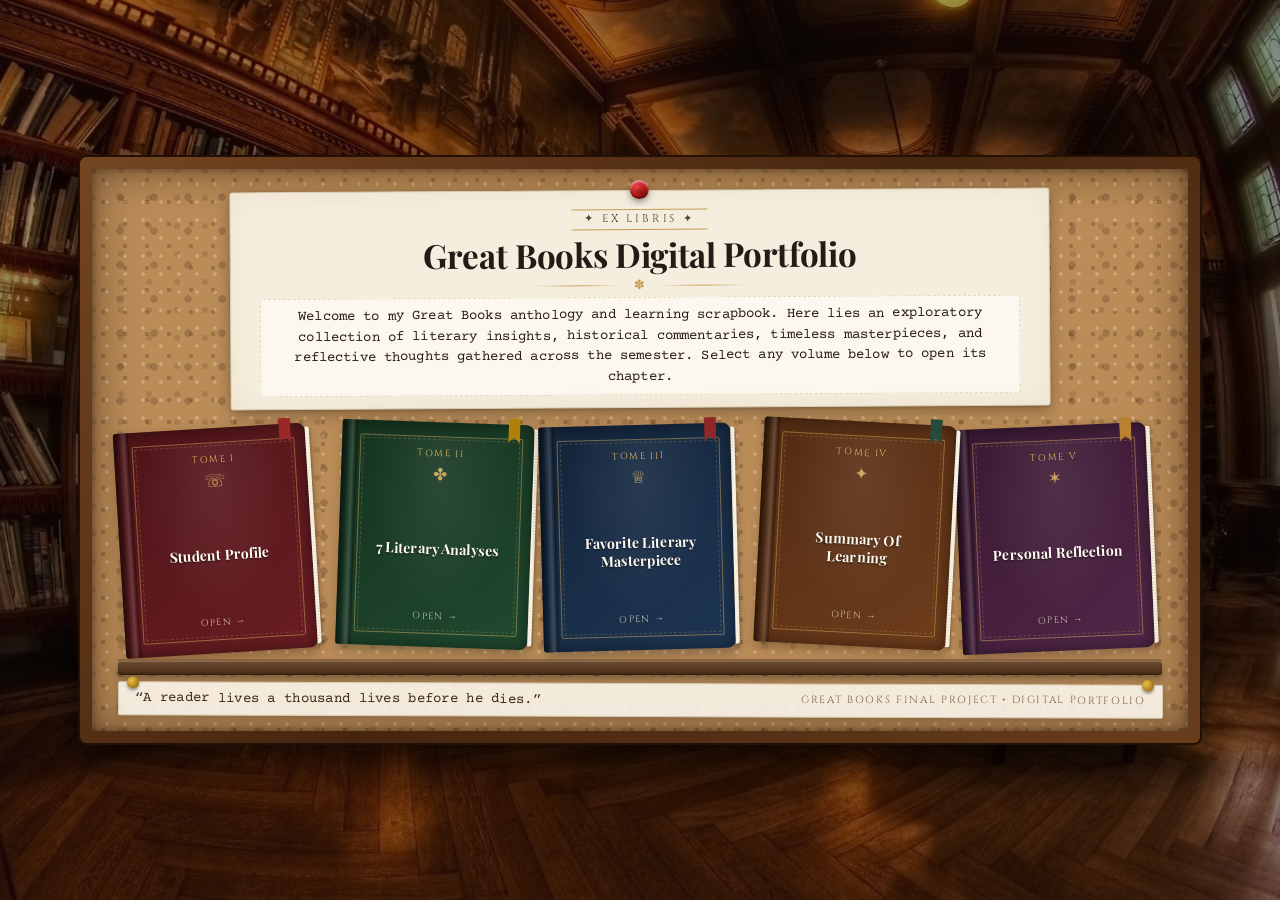
==== index.html @ 01a308a5 "Fixed book hover glitch" ====
<!DOCTYPE html>
<html lang="en">

<head>
  <meta charset="UTF-8">
  <meta name="viewport" content="width=device-width, initial-scale=1.0">
  <title>Great Books Portfolio | Digital Anthology</title>

  <!-- Google Fonts for Classical & Typewriter Scrapbook Aesthetic -->
  <link rel="preconnect" href="https://fonts.googleapis.com">
  <link rel="preconnect" href="https://fonts.gstatic.com" crossorigin>
  <link
    href="https://fonts.googleapis.com/css2?family=Cinzel:wght@500;600;700;800&family=Cormorant+Garamond:ital,wght@0,400;0,600;0,700;1,400;1,600&family=Courier+Prime:ital,wght@0,400;0,700;1,400&family=Lora:ital,wght@0,400;0,500;0,600;1,400&family=Playfair+Display:ital,wght@0,600;0,700;0,800;1,400&display=swap"
    rel="stylesheet">

  <link rel="stylesheet" href="index.css">
</head>

<body>

  <!-- Bulletin Board Container -->
  <main class="bulletin-board" role="main">

    <!-- Paper Note Pinned to the Bulletin Board -->
    <header class="pinned-paper-note">
      <!-- 3D Red Pushpin -->
      <div class="pushpin" aria-hidden="true"></div>

      <div class="ex-libris-tag">
        <span>&#10022; Ex Libris &#10022;</span>
      </div>

      <h1 class="main-title">Great Books Digital Portfolio</h1>

      <div class="ornamental-divider" aria-hidden="true">
        <span class="divider-line"></span>
        <span class="divider-icon">&#10045;</span>
        <span class="divider-line"></span>
      </div>

      <!-- Description Placeholder on Pinned Paper -->
      <div class="description-box">
        <p>
          Welcome to my Great Books anthology and learning scrapbook. Here lies an exploratory collection of literary
          insights, historical commentaries, timeless masterpieces, and reflective thoughts gathered across the
          semester. Select any volume below to open its chapter.
        </p>
      </div>
    </header>

    <!-- Classical Bookshelf Section (Preserved) -->
    <section class="shelf-section" aria-label="Portfolio Volumes">
      <!-- <div class="section-label">
        <span>Selected Volumes & Chapters</span>
      </div> -->

      <!-- 5 Interactive Tilted Book Buttons with Static Invisible Rectangular Hover Slots -->
      <div class="books-container">

        <!-- Book 1: Student Profile -->
        <a href="student-profile.html" class="book-slot" aria-label="Open Student Profile volume">
          <div class="book-card book-1 book-burgundy">
            <span class="ribbon-bookmark" aria-hidden="true"></span>
            <div class="cover-inner-border">
              <span class="volume-tag">Tome I</span>
              <div class="book-emblem" aria-hidden="true">&#9743;</div>
              <h2 class="book-title">Student Profile</h2>
              <span class="open-prompt">Open <span class="arrow">&rarr;</span></span>
            </div>
          </div>
        </a>

        <!-- Book 2: 7 Literary Analyses -->
        <a href="literary-analyses.html" class="book-slot" aria-label="Open 7 Literary Analyses volume">
          <div class="book-card book-2 book-forest">
            <span class="ribbon-bookmark" aria-hidden="true"></span>
            <div class="cover-inner-border">
              <span class="volume-tag">Tome II</span>
              <div class="book-emblem" aria-hidden="true">&#10020;</div>
              <h2 class="book-title">7 Literary Analyses</h2>
              <span class="open-prompt">Open <span class="arrow">&rarr;</span></span>
            </div>
          </div>
        </a>

        <!-- Book 3: Favorite Literary Masterpiece -->
        <a href="favorite-masterpiece.html" class="book-slot" aria-label="Open Favorite Literary Masterpiece volume">
          <div class="book-card book-3 book-navy">
            <span class="ribbon-bookmark" aria-hidden="true"></span>
            <div class="cover-inner-border">
              <span class="volume-tag">Tome III</span>
              <div class="book-emblem" aria-hidden="true">&#9813;</div>
              <h2 class="book-title">Favorite Literary Masterpiece</h2>
              <span class="open-prompt">Open <span class="arrow">&rarr;</span></span>
            </div>
          </div>
        </a>

        <!-- Book 4: Summary of Learning -->
        <a href="summary-of-learning.html" class="book-slot" aria-label="Open Summary of Learning volume">
          <div class="book-card book-4 book-leather">
            <span class="ribbon-bookmark" aria-hidden="true"></span>
            <div class="cover-inner-border">
              <span class="volume-tag">Tome IV</span>
              <div class="book-emblem" aria-hidden="true">&#10022;</div>
              <h2 class="book-title">Summary of Learning</h2>
              <span class="open-prompt">Open <span class="arrow">&rarr;</span></span>
            </div>
          </div>
        </a>

        <!-- Book 5: Personal Reflection -->
        <a href="personal-reflection.html" class="book-slot" aria-label="Open Personal Reflection volume">
          <div class="book-card book-5 book-plum">
            <span class="ribbon-bookmark" aria-hidden="true"></span>
            <div class="cover-inner-border">
              <span class="volume-tag">Tome V</span>
              <div class="book-emblem" aria-hidden="true">&#10038;</div>
              <h2 class="book-title">Personal Reflection</h2>
              <span class="open-prompt">Open <span class="arrow">&rarr;</span></span>
            </div>
          </div>
        </a>

      </div>

      <!-- Shelf Ledge beneath the books -->
      <div class="bookshelf-ledge" aria-hidden="true"></div>
    </section>

    <!-- Pinned Footer Note -->
    <footer class="pinned-footer-note">
      <span class="corner-pin left" aria-hidden="true"></span>
      <span class="corner-pin right" aria-hidden="true"></span>
      <p class="footer-quote">&ldquo;A reader lives a thousand lives before he dies.&rdquo;</p>
      <p class="footer-credits">Great Books Final Project &bull; Digital Portfolio</p>
    </footer>

  </main>

  <!-- Sound Effect on Book Hover -->
  <audio id="book-hover-sound" src="assets/book.mp3" preload="auto"></audio>

  <script>
    document.addEventListener('DOMContentLoaded', () => {
      const hoverAudio = document.getElementById('book-hover-sound');
      const interactiveSlots = document.querySelectorAll('.book-slot');

      function playBookSound() {
        if (!hoverAudio) return;
        try {
          // Clone node allows smooth overlapping sound effects when sweeping across multiple books
          const sound = hoverAudio.cloneNode();
          sound.volume = 0.75;
          sound.play().catch(() => {
            // Silently handle browser autoplay policy if gesture is required
          });
        } catch (e) {
          hoverAudio.currentTime = 0;
          hoverAudio.play().catch(() => {});
        }
      }

      interactiveSlots.forEach((slot) => {
        slot.addEventListener('mouseenter', playBookSound);
        slot.addEventListener('focus', playBookSound);
      });
    });
  </script>

</body>

</html>
---- index.css ----
/* ==========================================================================
   Bulletin Board Portfolio Stylesheet - Library Background
   ========================================================================== */

:root {
  --bg-parchment: #f9f5ec;
  --bg-parchment-deep: #f5eedf;
  --border-parchment: #d8cbb2;
  --ink-primary: #231b15;
  --ink-secondary: #534235;
  --ink-muted: #786454;
  --gold-accent: #c69c4e;
  --gold-glow: #e5b967;
  --gold-light: #fbf4df;

  /* Book cover colors (preserved) */
  --book-burgundy: #4e1418;
  --book-burgundy-light: #6a1e23;
  --book-forest: #153320;
  --book-forest-light: #214930;
  --book-navy: #132439;
  --book-navy-light: #1e3654;
  --book-leather: #522b13;
  --book-leather-light: #6e3d1c;
  --book-plum: #391932;
  --book-plum-light: #522748;

  --font-serif-display: 'Cinzel', serif;
  --font-serif-title: 'Playfair Display', Georgia, serif;
  --font-serif-classic: 'Cormorant Garamond', Garamond, serif;
  --font-serif-body: 'Lora', Georgia, serif;
  --font-typewriter: 'Courier Prime', 'Courier New', Courier, monospace;
}

/* Reset & Base */
*, *::before, *::after {
  box-sizing: border-box;
  margin: 0;
  padding: 0;
}

html {
  height: 100%;
}

/* Body with Library Background */
body {
  font-family: var(--font-serif-body);
  background-color: #19120c;
  background-image: 
    linear-gradient(rgba(14, 9, 6, 0.42), rgba(14, 9, 6, 0.52)),
    url('images/Library.png');
  background-size: cover;
  background-position: center center;
  background-repeat: no-repeat;
  background-attachment: fixed;
  color: var(--ink-primary);
  line-height: 1.45;
  min-height: 100vh;
  min-height: 100dvh;
  display: flex;
  align-items: center;
  justify-content: center;
  padding: 0.8rem 1rem;
  overflow-y: auto;
  overflow-x: hidden;
}

/* ==========================================================================
   Bulletin Board Canvas (Wooden Frame & Cork Texture)
   ========================================================================== */

.bulletin-board {
  width: 100%;
  max-width: 1120px;
  max-height: calc(100vh - 1.6rem);
  margin: auto;
  /* Textured Cork Surface */
  background-color: #ba8c58;
  background-image: 
    radial-gradient(rgba(84, 46, 20, 0.28) 15%, transparent 16%),
    radial-gradient(rgba(60, 32, 14, 0.22) 15%, transparent 16%),
    radial-gradient(rgba(245, 215, 175, 0.35) 15%, transparent 16%),
    radial-gradient(rgba(95, 54, 24, 0.18) 15%, transparent 16%);
  background-size: 22px 22px, 34px 34px, 18px 18px, 28px 28px;
  background-position: 0 0, 11px 11px, 6px 6px, 15px 15px;
  
  /* Wooden Frame */
  border: 12px solid #583318;
  border-image: linear-gradient(135deg, #744521 0%, #46250f 50%, #683d1c 100%) 12;
  outline: 2px solid #231105;
  border-radius: 6px;
  box-shadow: 
    0 16px 45px rgba(0, 0, 0, 0.75),
    inset 0 0 45px rgba(40, 20, 8, 0.55),
    inset 0 0 10px rgba(0, 0, 0, 0.4);
  
  display: flex;
  flex-direction: column;
  justify-content: space-between;
  padding: 1.1rem 1.6rem 0.9rem;
  position: relative;
}

/* ==========================================================================
   Pinned Paper Note (Header & Description)
   ========================================================================== */

.pinned-paper-note {
  position: relative;
  max-width: 820px;
  margin: 0.2rem auto 0.4rem;
  background: var(--bg-parchment-deep);
  border: 1px solid var(--border-parchment);
  border-radius: 3px;
  padding: 0.9rem 1.8rem 0.75rem;
  box-shadow: 
    0 5px 15px rgba(0, 0, 0, 0.28),
    0 1px 3px rgba(0, 0, 0, 0.15),
    inset 0 0 25px rgba(215, 195, 160, 0.3);
  text-align: center;
  transform: rotate(-0.35deg);
}

/* Red 3D Pushpin on Paper */
.pushpin {
  position: absolute;
  top: -11px;
  left: 50%;
  transform: translateX(-50%);
  width: 19px;
  height: 19px;
  background: radial-gradient(circle at 35% 35%, #eb4444 0%, #b81414 55%, #6a0909 100%);
  border-radius: 50%;
  box-shadow: 
    0 3px 6px rgba(0, 0, 0, 0.4),
    inset 0 2px 2px rgba(255, 255, 255, 0.55),
    inset 0 -2px 2px rgba(0, 0, 0, 0.4);
  z-index: 10;
}

.pushpin::after {
  content: "";
  position: absolute;
  top: 9px;
  left: 5px;
  width: 12px;
  height: 6px;
  background: rgba(0, 0, 0, 0.25);
  border-radius: 50%;
  filter: blur(1.5px);
  z-index: -1;
  transform: rotate(15deg);
}

/* Paper Ex Libris Tag */
.ex-libris-tag {
  display: inline-flex;
  align-items: center;
  gap: 0.5rem;
  font-family: var(--font-serif-display);
  font-size: 0.7rem;
  letter-spacing: 0.25em;
  text-transform: uppercase;
  color: var(--ink-secondary);
  padding: 0.1rem 0.8rem;
  border-top: 1px solid var(--gold-accent);
  border-bottom: 1px solid var(--gold-accent);
  margin-bottom: 0.3rem;
}

.main-title {
  font-family: var(--font-serif-title);
  font-size: clamp(1.5rem, 2.6vw, 2.15rem);
  font-weight: 700;
  color: var(--ink-primary);
  line-height: 1.15;
  letter-spacing: -0.01em;
}

.ornamental-divider {
  display: flex;
  align-items: center;
  justify-content: center;
  gap: 0.8rem;
  margin: 0.35rem auto;
  color: var(--gold-accent);
}

.divider-line {
  flex: 1;
  max-width: 90px;
  height: 1px;
  background: linear-gradient(90deg, transparent, var(--gold-accent), transparent);
}

.divider-icon {
  font-size: 0.8rem;
  line-height: 1;
}

.description-box {
  background: rgba(255, 253, 248, 0.65);
  border: 1px dashed rgba(198, 156, 78, 0.35);
  border-radius: 3px;
  padding: 0.45rem 1rem;
}

.description-box p {
  font-family: var(--font-typewriter);
  font-size: clamp(0.85rem, 1.1vw, 0.96rem);
  font-weight: 400;
  color: #2c1e14;
  line-height: 1.45;
  letter-spacing: 0.01em;
  margin: 0;
}

/* ==========================================================================
   Books Shelf Section (Preserved)
   ========================================================================== */

.shelf-section {
  position: relative;
  display: flex;
  flex-direction: column;
  justify-content: center;
  margin: 0.2rem 0 0.1rem;
}

.section-label {
  text-align: center;
  font-family: var(--font-serif-display);
  font-size: 0.66rem;
  letter-spacing: 0.22em;
  text-transform: uppercase;
  color: #fff2db;
  text-shadow: 0 1px 3px rgba(0, 0, 0, 0.6);
  margin-bottom: 0.65rem;
  display: flex;
  align-items: center;
  justify-content: center;
  gap: 0.8rem;
}

.section-label::before,
.section-label::after {
  content: "";
  height: 1px;
  width: 40px;
  background-color: rgba(255, 242, 219, 0.4);
}

/* Books Container - Horizontal arrangement */
.books-container {
  display: grid;
  grid-template-columns: repeat(5, 1fr);
  gap: 1.1rem;
  align-items: flex-end;
  padding: 0.4rem 0.5rem 0.2rem;
  perspective: 1000px;
}

/* Static Invisible Interactive Area for Each Book (Eliminates Hover Glitch) */
.book-slot {
  display: block;
  position: relative;
  height: clamp(195px, 26vh, 225px);
  text-decoration: none;
  cursor: pointer;
  outline: none;
}

.book-slot:nth-child(1) { z-index: 1; }
.book-slot:nth-child(2) { z-index: 2; }
.book-slot:nth-child(3) { z-index: 3; }
.book-slot:nth-child(4) { z-index: 2; }
.book-slot:nth-child(5) { z-index: 1; }

/* Individual Book Cards (Visual Animated Content) */
.book-card {
  display: flex;
  flex-direction: column;
  width: 100%;
  height: 100%;
  text-decoration: none;
  position: relative;
  border-radius: 3px 8px 8px 3px;
  padding: 0.9rem 0.7rem 0.8rem 1.1rem;
  color: var(--gold-light);
  cursor: pointer;
  transition: 
    transform 0.32s cubic-bezier(0.2, 0.8, 0.25, 1),
    box-shadow 0.32s ease;
  user-select: none;
  transform-origin: bottom center;
  pointer-events: none;
}

/* Tilts & Angles (Preserved) */
.book-1 {
  transform: rotate(-3.5deg) translateY(4px);
  z-index: 1;
}

.book-2 {
  transform: rotate(2deg) translateY(-2px);
  z-index: 2;
}

.book-3 {
  transform: rotate(-1.5deg) translateY(1px);
  z-index: 3;
}

.book-4 {
  transform: rotate(3deg) translateY(-3px);
  z-index: 2;
}

.book-5 {
  transform: rotate(-2.5deg) translateY(2px);
  z-index: 1;
}

/* Hover & Focus state: only the inner book scales up, while the slot stays stationary */
.book-slot:hover .book-card,
.book-slot:focus-visible .book-card,
.book-card:hover,
.book-card:focus-visible {
  transform: rotate(0deg) scale(1.08);
  outline: none;
}

.book-slot:hover,
.book-slot:focus-visible {
  z-index: 10 !important;
}

/* Book Spines */
.book-card::before {
  content: "";
  position: absolute;
  top: 0;
  left: 0;
  bottom: 0;
  width: 16px;
  background: linear-gradient(
    90deg,
    rgba(0, 0, 0, 0.45) 0%,
    rgba(0, 0, 0, 0.15) 30%,
    rgba(255, 255, 255, 0.15) 65%,
    rgba(0, 0, 0, 0.35) 90%,
    transparent 100%
  );
  border-radius: 3px 0 0 3px;
  z-index: 4;
  pointer-events: none;
}

/* Simulated Right Page Edge */
.book-card::after {
  content: "";
  position: absolute;
  top: 4px;
  bottom: 4px;
  right: -4px;
  width: 4px;
  background: repeating-linear-gradient(
    to bottom,
    #faf6ed 0px,
    #f2ecdc 2px,
    #e2d6be 3px
  );
  border-radius: 0 2px 2px 0;
  box-shadow: 1px 2px 3px rgba(0, 0, 0, 0.22);
  z-index: -1;
}

/* Book Cover Variants */
.book-burgundy {
  background: linear-gradient(140deg, var(--book-burgundy) 0%, var(--book-burgundy-light) 100%);
  box-shadow: 2px 5px 12px rgba(25, 6, 8, 0.3), inset 0 0 16px rgba(0, 0, 0, 0.45);
}

.book-forest {
  background: linear-gradient(140deg, var(--book-forest) 0%, var(--book-forest-light) 100%);
  box-shadow: 2px 5px 12px rgba(10, 24, 15, 0.3), inset 0 0 16px rgba(0, 0, 0, 0.45);
}

.book-navy {
  background: linear-gradient(140deg, var(--book-navy) 0%, var(--book-navy-light) 100%);
  box-shadow: 2px 5px 12px rgba(9, 18, 30, 0.3), inset 0 0 16px rgba(0, 0, 0, 0.45);
}

.book-leather {
  background: linear-gradient(140deg, var(--book-leather) 0%, var(--book-leather-light) 100%);
  box-shadow: 2px 5px 12px rgba(35, 17, 7, 0.3), inset 0 0 16px rgba(0, 0, 0, 0.45);
}

.book-plum {
  background: linear-gradient(140deg, var(--book-plum) 0%, var(--book-plum-light) 100%);
  box-shadow: 2px 5px 12px rgba(25, 10, 22, 0.3), inset 0 0 16px rgba(0, 0, 0, 0.45);
}

/* Hover glow shadows (scaled in place) */
.book-slot:hover .book-burgundy, .book-slot:focus-visible .book-burgundy,
.book-burgundy:hover, .book-burgundy:focus-visible {
  box-shadow: 2px 8px 20px rgba(35, 8, 12, 0.45), 0 0 16px rgba(229, 185, 103, 0.35);
}
.book-slot:hover .book-forest, .book-slot:focus-visible .book-forest,
.book-forest:hover, .book-forest:focus-visible {
  box-shadow: 2px 8px 20px rgba(10, 30, 18, 0.45), 0 0 16px rgba(229, 185, 103, 0.35);
}
.book-slot:hover .book-navy, .book-slot:focus-visible .book-navy,
.book-navy:hover, .book-navy:focus-visible {
  box-shadow: 2px 8px 20px rgba(9, 22, 40, 0.45), 0 0 16px rgba(229, 185, 103, 0.35);
}
.book-slot:hover .book-leather, .book-slot:focus-visible .book-leather,
.book-leather:hover, .book-leather:focus-visible {
  box-shadow: 2px 8px 20px rgba(45, 20, 8, 0.45), 0 0 16px rgba(229, 185, 103, 0.35);
}
.book-slot:hover .book-plum, .book-slot:focus-visible .book-plum,
.book-plum:hover, .book-plum:focus-visible {
  box-shadow: 2px 8px 20px rgba(35, 12, 30, 0.45), 0 0 16px rgba(229, 185, 103, 0.35);
}

/* Gilded Frame Inset on Cover */
.cover-inner-border {
  height: 100%;
  width: 100%;
  border: 1px solid rgba(229, 185, 103, 0.45);
  display: flex;
  flex-direction: column;
  justify-content: space-between;
  align-items: center;
  text-align: center;
  padding: 0.6rem 0.45rem;
  position: relative;
  border-radius: 2px;
  background-image: radial-gradient(ellipse at 50% 20%, rgba(255, 255, 255, 0.08) 0%, transparent 65%);
}

.cover-inner-border::after {
  content: "";
  position: absolute;
  top: 2px;
  left: 2px;
  right: 2px;
  bottom: 2px;
  border: 1px dashed rgba(229, 185, 103, 0.22);
  pointer-events: none;
}

/* Ribbon Bookmark */
.ribbon-bookmark {
  position: absolute;
  top: -6px;
  right: 14px;
  width: 12px;
  height: 24px;
  background: #9b2828;
  box-shadow: 1px 2px 3px rgba(0, 0, 0, 0.3);
  z-index: 6;
  clip-path: polygon(0 0, 100% 0, 100% 100%, 50% 80%, 0 100%);
  transition: height 0.3s ease;
}

.book-forest .ribbon-bookmark { background: #b08109; }
.book-navy .ribbon-bookmark { background: #912727; }
.book-leather .ribbon-bookmark { background: #264a3b; }
.book-plum .ribbon-bookmark { background: #b88231; }

.book-slot:hover .ribbon-bookmark,
.book-slot:focus-visible .ribbon-bookmark,
.book-card:hover .ribbon-bookmark,
.book-card:focus-visible .ribbon-bookmark {
  height: 30px;
}

/* Volume Tag */
.volume-tag {
  font-family: var(--font-serif-display);
  font-size: 0.58rem;
  letter-spacing: 0.18em;
  color: var(--gold-glow);
  text-transform: uppercase;
}

/* Title on Cover */
.book-title {
  font-family: var(--font-serif-title);
  font-size: clamp(0.85rem, 1.1vw, 1rem);
  line-height: 1.25;
  font-weight: 700;
  letter-spacing: 0.01em;
  color: #fffaf0;
  text-shadow: 0 1px 2px rgba(0, 0, 0, 0.6);
  margin: auto 0;
  padding: 0.2rem 0;
  text-transform: capitalize;
}

/* Emblem icon */
.book-emblem {
  font-size: 1.05rem;
  color: var(--gold-glow);
  opacity: 0.85;
  margin: 0.1rem 0;
}

/* Prompt */
.open-prompt {
  font-family: var(--font-serif-display);
  font-size: 0.58rem;
  letter-spacing: 0.14em;
  color: var(--gold-light);
  text-transform: uppercase;
  display: flex;
  align-items: center;
  gap: 0.25rem;
  opacity: 0.75;
  transition: opacity 0.25s ease;
}

.open-prompt .arrow {
  transition: transform 0.25s ease;
}

.book-slot:hover .open-prompt,
.book-slot:focus-visible .open-prompt,
.book-card:hover .open-prompt,
.book-card:focus-visible .open-prompt {
  opacity: 1;
  color: #ffffff;
}

.book-slot:hover .open-prompt .arrow,
.book-slot:focus-visible .open-prompt .arrow,
.book-card:hover .open-prompt .arrow,
.book-card:focus-visible .open-prompt .arrow {
  transform: translateX(2px);
}

/* Wooden Bookshelf Plinth */
.bookshelf-ledge {
  height: 14px;
  background: linear-gradient(180deg, #6c4b2e 0%, #462c17 100%);
  margin-top: 0.5rem;
  border-radius: 3px;
  box-shadow: 
    0 4px 8px rgba(0, 0, 0, 0.35),
    inset 0 1px 1px rgba(255, 255, 255, 0.22),
    inset 0 -1px 2px rgba(0, 0, 0, 0.4);
  position: relative;
}

.bookshelf-ledge::before {
  content: "";
  position: absolute;
  top: -2px;
  left: 0;
  right: 0;
  height: 2px;
  background: #8b623c;
  border-radius: 2px 2px 0 0;
}

/* ==========================================================================
   Pinned Footer Note
   ========================================================================== */

.pinned-footer-note {
  position: relative;
  margin: 0.4rem auto 0;
  width: 100%;
  background: rgba(251, 246, 235, 0.9);
  border: 1px solid var(--border-parchment);
  border-radius: 2px;
  padding: 0.35rem 1rem;
  display: flex;
  justify-content: space-between;
  align-items: center;
  gap: 1rem;
  box-shadow: 0 2px 6px rgba(0, 0, 0, 0.18);
  transform: rotate(0.2deg);
}

.corner-pin {
  position: absolute;
  top: -6px;
  width: 12px;
  height: 12px;
  background: radial-gradient(circle at 35% 35%, #ebbf44 0%, #a67c1e 65%, #593e08 100%);
  border-radius: 50%;
  box-shadow: 0 2px 3px rgba(0, 0, 0, 0.4);
  z-index: 5;
}

.corner-pin.left {
  left: 8px;
}

.corner-pin.right {
  right: 8px;
}

.footer-quote {
  font-family: var(--font-typewriter);
  font-size: 0.88rem;
  font-weight: 400;
  color: #3b281b;
  letter-spacing: 0.02em;
  text-align: left;
}

.footer-credits {
  font-family: var(--font-serif-display);
  font-size: 0.65rem;
  letter-spacing: 0.16em;
  color: var(--ink-muted);
  text-transform: uppercase;
  text-align: right;
  white-space: nowrap;
}

/* Responsiveness */
@media (max-height: 650px) {
  body {
    padding: 0.4rem;
  }
  .bulletin-board {
    padding: 0.6rem 1rem;
    border-width: 8px;
  }
  .book-slot {
    height: 175px;
  }
  .book-card {
    height: 100%;
  }
  .pinned-paper-note {
    padding: 0.5rem 1.2rem;
  }
}

@media (max-width: 860px) and (min-width: 769px) {
  body {
    min-height: 100vh;
    min-height: 100dvh;
    display: flex;
    align-items: center;
    justify-content: center;
  }
  .bulletin-board {
    max-height: none;
    margin: auto;
  }
  .books-container {
    gap: 0.75rem;
  }
  .book-slot {
    height: 185px;
  }
  .book-card {
    height: 100%;
    padding: 0.7rem 0.5rem;
  }
  .book-title {
    font-size: 0.8rem;
  }
}

/* ==========================================================================
   Mobile Interface: Stacked Books with Titles along the Side
   ========================================================================== */
@media (max-width: 768px) {
  body {
    min-height: 100vh;
    min-height: 100dvh;
    display: flex;
    align-items: center;
    justify-content: center;
    padding: 0.6rem 0.5rem;
  }

  .bulletin-board {
    max-height: none;
    padding: 0.9rem 0.75rem 0.8rem;
    border-width: 8px;
    margin: auto;
  }

  .pinned-paper-note {
    padding: 0.7rem 0.9rem;
    margin-bottom: 0.6rem;
  }

  .main-title {
    font-size: 1.45rem;
  }

  .shelf-section {
    margin: 0.6rem 0 0.4rem;
  }

  .section-label {
    margin-bottom: 0.5rem;
  }

  /* Stacked Books Pile Container */
  .books-container {
    display: flex;
    flex-direction: column;
    align-items: center;
    gap: 0.35rem;
    padding: 0.5rem 0.3rem;
    max-width: 380px;
    margin: 0 auto;
    width: 100%;
    perspective: none;
  }

  .book-slot {
    width: 100%;
    height: 52px;
  }

  .book-slot:nth-child(1) { z-index: 5; }
  .book-slot:nth-child(2) { z-index: 4; }
  .book-slot:nth-child(3) { z-index: 3; }
  .book-slot:nth-child(4) { z-index: 2; }
  .book-slot:nth-child(5) { z-index: 1; }

  /* Each book becomes a horizontal stacked spine/side */
  .book-card {
    width: 100%;
    height: 100%;
    border-radius: 4px 6px 6px 4px;
    padding: 0.25rem 0.4rem;
    flex-direction: row;
    align-items: center;
    transform-origin: center center;
    transition: transform 0.25s ease, box-shadow 0.25s ease;
  }

  /* Stacked natural offsets & subtle organic angles */
  .book-1 {
    transform: rotate(-0.8deg) translateX(-4px);
    z-index: 5;
  }

  .book-2 {
    transform: rotate(0.9deg) translateX(4px);
    z-index: 4;
  }

  .book-3 {
    transform: rotate(-0.5deg) translateX(-2px);
    z-index: 3;
  }

  .book-4 {
    transform: rotate(1.1deg) translateX(5px);
    z-index: 2;
  }

  .book-5 {
    transform: rotate(-0.6deg) translateX(-1px);
    z-index: 1;
  }

  /* Interaction: Slide out from the stack when tapped/hovered */
  .book-slot:hover .book-card,
  .book-slot:focus-visible .book-card,
  .book-slot:active .book-card,
  .book-card:hover,
  .book-card:focus-visible,
  .book-card:active {
    transform: rotate(0deg) translateX(8px) scale(1.02);
  }

  .book-slot:hover,
  .book-slot:focus-visible,
  .book-slot:active {
    z-index: 10 !important;
  }

  /* Spine Headband / Left Depth */
  .book-card::before {
    top: 0;
    left: 0;
    bottom: 0;
    width: 10px;
    background: linear-gradient(
      90deg,
      rgba(0, 0, 0, 0.5) 0%,
      rgba(255, 255, 255, 0.18) 45%,
      rgba(0, 0, 0, 0.35) 100%
    );
    border-radius: 4px 0 0 4px;
  }

  /* Stacked Page Edge on Right */
  .book-card::after {
    top: 3px;
    bottom: 3px;
    right: -4px;
    width: 5px;
    background: repeating-linear-gradient(
      to bottom,
      #f8f4ea 0px,
      #ebdcc3 2px,
      #dcc8a8 3px
    );
    border-radius: 0 2px 2px 0;
    box-shadow: 1px 1px 3px rgba(0, 0, 0, 0.3);
  }

  /* Spine Inner Border & Side Layout */
  .cover-inner-border {
    flex-direction: row;
    justify-content: flex-start;
    align-items: center;
    gap: 0.6rem;
    padding: 0 0.75rem 0 0.85rem;
    border: 1px solid rgba(229, 185, 103, 0.45);
    background-image: linear-gradient(
      to right,
      rgba(255, 255, 255, 0.08) 0%,
      transparent 25%,
      transparent 75%,
      rgba(255, 255, 255, 0.06) 100%
    );
  }

  .cover-inner-border::after {
    display: none;
  }

  /* Ribbon Marker hanging from the spine */
  .ribbon-bookmark {
    top: auto;
    bottom: -4px;
    right: 20px;
    width: 9px;
    height: 13px;
    clip-path: polygon(0 0, 100% 0, 100% 100%, 50% 70%, 0 100%);
  }

  .book-card:hover .ribbon-bookmark,
  .book-card:focus-visible .ribbon-bookmark,
  .book-card:active .ribbon-bookmark {
    height: 17px;
  }

  /* Volume Tag along the side */
  .volume-tag {
    font-size: 0.62rem;
    letter-spacing: 0.12em;
    padding-right: 0.5rem;
    border-right: 1px solid rgba(229, 185, 103, 0.4);
    white-space: nowrap;
    flex-shrink: 0;
  }

  /* Hide emblem on compact spine */
  .book-emblem {
    display: none;
  }

  /* Title along the spine side */
  .book-title {
    font-size: 0.86rem;
    letter-spacing: 0.02em;
    margin: 0;
    padding: 0;
    text-align: left;
    white-space: nowrap;
    overflow: hidden;
    text-overflow: ellipsis;
    flex: 1;
  }

  /* Open arrow prompt on the far right */
  .open-prompt {
    font-size: 0.65rem;
    white-space: nowrap;
    flex-shrink: 0;
    opacity: 0.85;
  }

  /* Shelf ledge directly beneath the stack */
  .bookshelf-ledge {
    max-width: 400px;
    margin: 0.4rem auto 0;
    height: 12px;
  }

  /* Footer Note */
  .pinned-footer-note {
    flex-direction: column;
    text-align: center;
    gap: 0.25rem;
    padding: 0.45rem 0.75rem;
  }

  .footer-quote,
  .footer-credits {
    text-align: center;
    white-space: normal;
  }
}

@media (max-width: 420px) {
  .book-slot {
    height: 48px;
  }

  .book-card {
    height: 100%;
    padding: 0.2rem 0.3rem;
  }

  .cover-inner-border {
    padding: 0 0.5rem 0 0.6rem;
    gap: 0.4rem;
  }

  .book-title {
    font-size: 0.78rem;
  }

  .volume-tag {
    font-size: 0.56rem;
    padding-right: 0.35rem;
  }
}
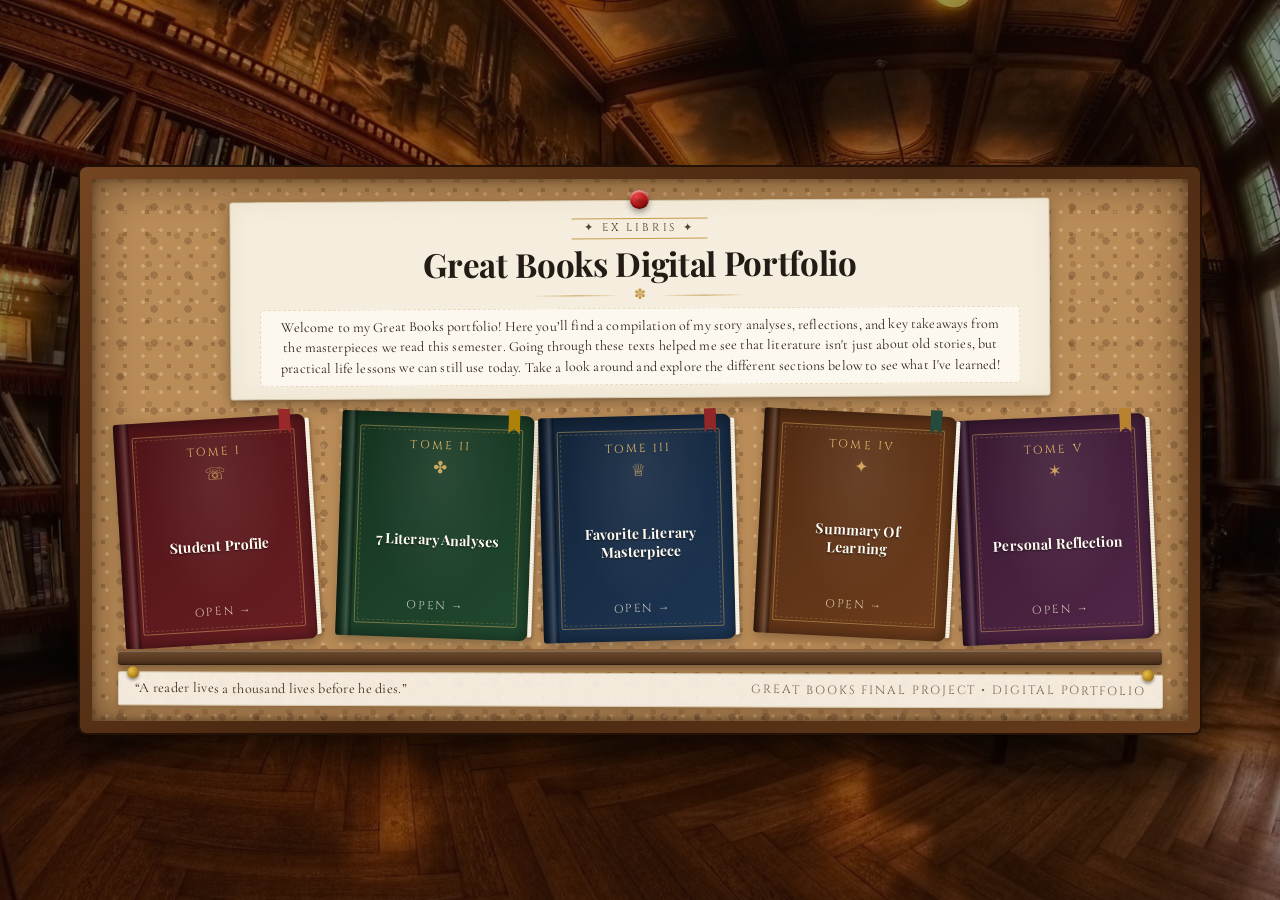
==== commit 7dbb913a: "Fixed greeter and summary content" ====
--- a/index.html
+++ b/index.html
@@ -41,9 +41,10 @@
       <!-- Description Placeholder on Pinned Paper -->
       <div class="description-box">
         <p>
-          Welcome to my Great Books anthology and learning scrapbook. Here lies an exploratory collection of literary
-          insights, historical commentaries, timeless masterpieces, and reflective thoughts gathered across the
-          semester. Select any volume below to open its chapter.
+          Welcome to my Great Books portfolio! Here you’ll find a compilation of my story analyses, reflections, and key
+          takeaways from the masterpieces we read this semester. Going through these texts helped me see that literature
+          isn't just about old stories, but practical life lessons we can still use today. Take a look around and
+          explore the different sections below to see what I've learned!
         </p>
       </div>
     </header>
@@ -138,32 +139,78 @@
 
   </main>
 
-  <!-- Sound Effect on Book Hover -->
+  <!-- Sound Effects -->
   <audio id="book-hover-sound" src="assets/book.mp3" preload="auto"></audio>
+  <audio id="book-slide-sound" src="assets/book slide.mp3" preload="auto"></audio>
 
   <script>
     document.addEventListener('DOMContentLoaded', () => {
       const hoverAudio = document.getElementById('book-hover-sound');
+      const slideAudio = document.getElementById('book-slide-sound');
       const interactiveSlots = document.querySelectorAll('.book-slot');
 
-      function playBookSound() {
+      // Suppress hover sound when a click is imminent (mousedown → click)
+      let suppressHover = false;
+      let hoverSoundTimeout = null;
+
+      function scheduleHoverSound() {
         if (!hoverAudio) return;
+        clearTimeout(hoverSoundTimeout);
+        // Small delay so mousedown can cancel before the sound actually starts
+        hoverSoundTimeout = setTimeout(() => {
+          if (suppressHover) return;
+          try {
+            const sound = hoverAudio.cloneNode();
+            sound.volume = 0.75;
+            sound.play().catch(() => { });
+          } catch (e) {
+            hoverAudio.currentTime = 0;
+            hoverAudio.play().catch(() => { });
+          }
+        }, 80);
+      }
+
+      function playSlideAndNavigate(e) {
+        const href = this.href;
+        if (!slideAudio || !href) return;
+        e.preventDefault();
+
+        // Hover sound already suppressed by mousedown; play only the slide SFX
         try {
-          // Clone node allows smooth overlapping sound effects when sweeping across multiple books
-          const sound = hoverAudio.cloneNode();
-          sound.volume = 0.75;
-          sound.play().catch(() => {
-            // Silently handle browser autoplay policy if gesture is required
-          });
-        } catch (e) {
-          hoverAudio.currentTime = 0;
-          hoverAudio.play().catch(() => {});
+          const sound = slideAudio.cloneNode();
+          sound.volume = 0.85;
+          sound.play().catch(() => { });
+          // Guard flag: only navigate once, whichever fires first
+          let navigated = false;
+          const navigate = () => {
+            if (navigated) return;
+            navigated = true;
+            clearTimeout(timer);
+            window.location.href = href;
+          };
+          sound.addEventListener('ended', navigate);
+          const timer = setTimeout(navigate, 420);
+        } catch (err) {
+          window.location.href = href;
         }
       }
 
       interactiveSlots.forEach((slot) => {
-        slot.addEventListener('mouseenter', playBookSound);
-        slot.addEventListener('focus', playBookSound);
+        slot.addEventListener('mouseenter', () => {
+          suppressHover = false;
+          scheduleHoverSound();
+        });
+        slot.addEventListener('mouseleave', () => {
+          suppressHover = false;
+          clearTimeout(hoverSoundTimeout);
+        });
+        // mousedown fires before click — cancel the pending hover sound immediately
+        slot.addEventListener('mousedown', () => {
+          suppressHover = true;
+          clearTimeout(hoverSoundTimeout);
+        });
+        slot.addEventListener('focus', scheduleHoverSound);
+        slot.addEventListener('click', playSlideAndNavigate);
       });
     });
   </script>
--- a/index.css
+++ b/index.css
@@ -28,8 +28,8 @@
   --font-serif-display: 'Cinzel', serif;
   --font-serif-title: 'Playfair Display', Georgia, serif;
   --font-serif-classic: 'Cormorant Garamond', Garamond, serif;
-  --font-serif-body: 'Lora', Georgia, serif;
-  --font-typewriter: 'Courier Prime', 'Courier New', Courier, monospace;
+  --font-serif-body: 'Cormorant Garamond', Garamond, serif;
+  --font-typewriter: var(--font-serif-classic);
 }
 
 /* Reset & Base */
@@ -45,7 +45,7 @@
 
 /* Body with Library Background */
 body {
-  font-family: var(--font-serif-body);
+  font-family: var(--font-serif-classic);
   background-color: #19120c;
   background-image: 
     linear-gradient(rgba(14, 9, 6, 0.42), rgba(14, 9, 6, 0.52)),
@@ -195,7 +195,7 @@
 }
 
 .divider-icon {
-  font-size: 0.8rem;
+  font-size: 0.9rem;
   line-height: 1;
 }
 
@@ -207,7 +207,7 @@
 }
 
 .description-box p {
-  font-family: var(--font-typewriter);
+  font-family: var(--font-serif-classic);
   font-size: clamp(0.85rem, 1.1vw, 0.96rem);
   font-weight: 400;
   color: #2c1e14;
@@ -231,7 +231,7 @@
 .section-label {
   text-align: center;
   font-family: var(--font-serif-display);
-  font-size: 0.66rem;
+  font-size: 0.76rem;
   letter-spacing: 0.22em;
   text-transform: uppercase;
   color: #fff2db;
@@ -481,7 +481,7 @@
 /* Volume Tag */
 .volume-tag {
   font-family: var(--font-serif-display);
-  font-size: 0.58rem;
+  font-size: 0.72rem;
   letter-spacing: 0.18em;
   color: var(--gold-glow);
   text-transform: uppercase;
@@ -512,7 +512,7 @@
 /* Prompt */
 .open-prompt {
   font-family: var(--font-serif-display);
-  font-size: 0.58rem;
+  font-size: 0.72rem;
   letter-spacing: 0.14em;
   color: var(--gold-light);
   text-transform: uppercase;
@@ -606,7 +606,7 @@
 }
 
 .footer-quote {
-  font-family: var(--font-typewriter);
+  font-family: var(--font-serif-classic);
   font-size: 0.88rem;
   font-weight: 400;
   color: #3b281b;
@@ -616,7 +616,7 @@
 
 .footer-credits {
   font-family: var(--font-serif-display);
-  font-size: 0.65rem;
+  font-size: 0.75rem;
   letter-spacing: 0.16em;
   color: var(--ink-muted);
   text-transform: uppercase;
@@ -667,7 +667,7 @@
     padding: 0.7rem 0.5rem;
   }
   .book-title {
-    font-size: 0.8rem;
+    font-size: 0.9rem;
   }
 }
 
@@ -856,7 +856,7 @@
 
   /* Volume Tag along the side */
   .volume-tag {
-    font-size: 0.62rem;
+    font-size: 0.75rem;
     letter-spacing: 0.12em;
     padding-right: 0.5rem;
     border-right: 1px solid rgba(229, 185, 103, 0.4);
@@ -884,7 +884,7 @@
 
   /* Open arrow prompt on the far right */
   .open-prompt {
-    font-size: 0.65rem;
+    font-size: 0.75rem;
     white-space: nowrap;
     flex-shrink: 0;
     opacity: 0.85;
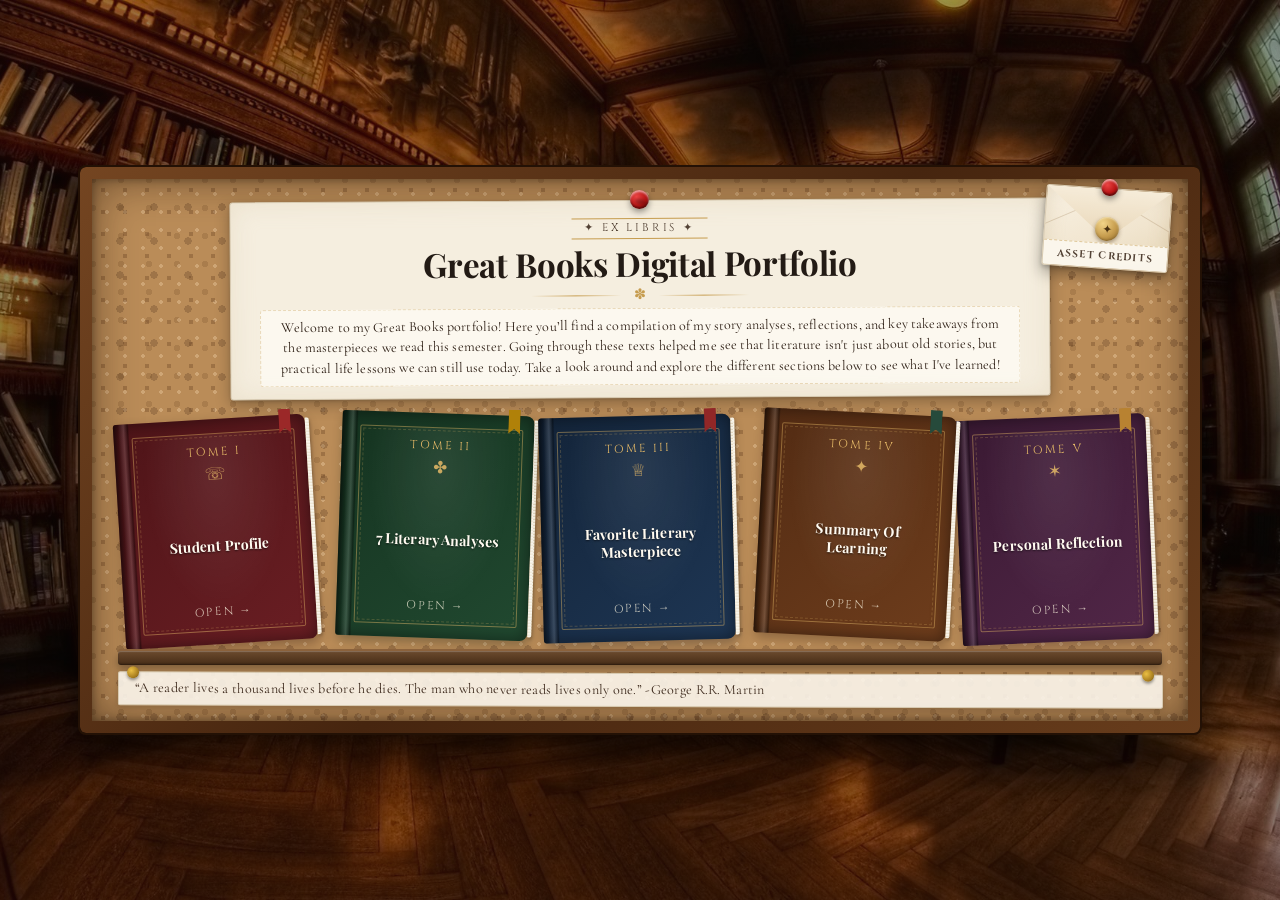
==== commit 7f46556d: "Added asset credits" ====
--- a/index.html
+++ b/index.html
@@ -4,7 +4,7 @@
 <head>
   <meta charset="UTF-8">
   <meta name="viewport" content="width=device-width, initial-scale=1.0">
-  <title>Great Books Portfolio | Digital Anthology</title>
+  <title>Great Books Portfolio of Botis</title>
 
   <!-- Google Fonts for Classical & Typewriter Scrapbook Aesthetic -->
   <link rel="preconnect" href="https://fonts.googleapis.com">
@@ -14,12 +14,51 @@
     rel="stylesheet">
 
   <link rel="stylesheet" href="index.css">
+  <link rel="stylesheet" href="desktop-notice.css">
 </head>
 
 <body>
+
+  <!-- Desktop Interface Requirement Notice (Active below desktop resolution) -->
+  <aside class="desktop-only-overlay" role="dialog" aria-modal="true" aria-label="Desktop Display Required">
+    <div class="desktop-notice-card">
+      <div class="desktop-notice-icon" aria-hidden="true">
+        <svg viewBox="0 0 24 24" fill="none" stroke="currentColor" stroke-width="1.8" stroke-linecap="round"
+          stroke-linejoin="round">
+          <rect x="2" y="3" width="20" height="14" rx="2" ry="2" />
+          <line x1="8" y1="21" x2="16" y2="21" />
+          <line x1="12" y1="17" x2="12" y2="21" />
+        </svg>
+      </div>
+      <span class="desktop-notice-badge">Notice</span>
+      <h2 class="desktop-notice-title">Desktop Display Required</h2>
+      <div class="desktop-notice-divider" aria-hidden="true">&#10045;</div>
+      <p class="desktop-notice-desc">
+        This digital portfolio is crafted as an expansive, antique scrapbook with realistic two-page spreads and
+        classical typography designed for desktop viewports.
+      </p>
+      <p class="desktop-notice-subdesc">
+        Please open this portfolio on a desktop computer or maximize your browser display to view the collection.
+      </p>
+      <div class="desktop-notice-hint">
+        <span>Desktop Interface Only &bull; Min 1025px</span>
+      </div>
+    </div>
+  </aside>
 
   <!-- Bulletin Board Container -->
   <main class="bulletin-board" role="main">
+
+    <!-- Pinned Asset Credits Letter Envelope -->
+    <button type="button" class="credits-envelope" id="credits-envelope" aria-haspopup="dialog"
+      aria-controls="credits-letter-overlay" aria-expanded="false" aria-label="Open asset credits letter">
+      <span class="envelope-pin" aria-hidden="true"></span>
+      <span class="envelope-body" aria-hidden="true">
+        <span class="envelope-flap"></span>
+        <span class="envelope-seal">&#10022;</span>
+        <span class="envelope-label">Asset Credits</span>
+      </span>
+    </button>
 
     <!-- Paper Note Pinned to the Bulletin Board -->
     <header class="pinned-paper-note">
@@ -51,10 +90,6 @@
 
     <!-- Classical Bookshelf Section (Preserved) -->
     <section class="shelf-section" aria-label="Portfolio Volumes">
-      <!-- <div class="section-label">
-        <span>Selected Volumes & Chapters</span>
-      </div> -->
-
       <!-- 5 Interactive Tilted Book Buttons with Static Invisible Rectangular Hover Slots -->
       <div class="books-container">
 
@@ -133,11 +168,215 @@
     <footer class="pinned-footer-note">
       <span class="corner-pin left" aria-hidden="true"></span>
       <span class="corner-pin right" aria-hidden="true"></span>
-      <p class="footer-quote">&ldquo;A reader lives a thousand lives before he dies.&rdquo;</p>
-      <p class="footer-credits">Great Books Final Project &bull; Digital Portfolio</p>
+      <p class="footer-quote">&ldquo;A reader lives a thousand lives before he dies. The man who never reads lives only
+        one.&rdquo; -George R.R. Martin</p>
     </footer>
 
   </main>
+
+  <!-- Asset Credits Opened Letter Overlay -->
+  <div class="credits-letter-overlay" id="credits-letter-overlay" role="dialog" aria-modal="true"
+    aria-labelledby="credits-letter-title" aria-hidden="true">
+    <div class="credits-letter-wrap">
+      <button type="button" class="credits-letter-close" aria-label="Close asset credits">&times;</button>
+      <article class="credits-letter">
+        <header class="credits-letter-header">
+          <span class="credits-letter-kicker">Ex Libris &middot; Attributions</span>
+          <h2 class="credits-letter-title" id="credits-letter-title">Asset Credits</h2>
+          <p class="credits-letter-intro">
+            Sources for the artwork, imagery, and sound effects gathered for this portfolio.
+          </p>
+        </header>
+
+        <div class="credits-letter-body">
+          <section class="credits-group">
+            <h3 class="credits-group-title">Homepage</h3>
+            <ul class="credits-list">
+              <li class="credits-item">
+                <a href="https://wallhaven.cc/w/3km2ry" target="_blank" rel="noopener noreferrer">
+                  <span class="credits-source-name">Background Library</span>
+                  <span class="credits-source-url">https://wallhaven.cc/w/3km2ry</span>
+                </a>
+              </li>
+            </ul>
+          </section>
+
+          <section class="credits-group">
+            <h3 class="credits-group-title">Tome I</h3>
+            <ul class="credits-list">
+              <li class="credits-item">
+                <a href="https://slamdunk.fandom.com/wiki/Takehiko_Inoue" target="_blank" rel="noopener noreferrer">
+                  <span class="credits-source-name">Takehiko Inoue</span>
+                  <span class="credits-source-url">https://slamdunk.fandom.com/wiki/Takehiko_Inoue</span>
+                </a>
+              </li>
+              <li class="credits-item">
+                <a href="https://halcyonrealms.com/mangacomics/slam-dunk-manga-new-edition-cover-art-full-collection/"
+                  target="_blank" rel="noopener noreferrer">
+                  <span class="credits-source-name">Slam Dunk Cover</span>
+                  <span
+                    class="credits-source-url">https://halcyonrealms.com/mangacomics/slam-dunk-manga-new-edition-cover-art-full-collection/</span>
+                </a>
+              </li>
+              <li class="credits-item">
+                <a href="https://en.wikipedia.org/wiki/Vagabond_(manga)" target="_blank" rel="noopener noreferrer">
+                  <span class="credits-source-name">Vagabond Cover</span>
+                  <span class="credits-source-url">https://en.wikipedia.org/wiki/Vagabond_(manga)</span>
+                </a>
+              </li>
+              <li class="credits-item">
+                <a href="https://www.simonandschuster.com/books/Real-Vol-15/Takehiko-Inoue/Real/9781974724604"
+                  target="_blank" rel="noopener noreferrer">
+                  <span class="credits-source-name">Real Cover</span>
+                  <span
+                    class="credits-source-url">https://www.simonandschuster.com/books/Real-Vol-15/Takehiko-Inoue/Real/9781974724604</span>
+                </a>
+              </li>
+            </ul>
+          </section>
+
+          <section class="credits-group">
+            <h3 class="credits-group-title">Tome II</h3>
+            <ul class="credits-list">
+              <li class="credits-item">
+                <a href="https://www.testifygod.org/job-38-42-god-speaks-to-job.html" target="_blank"
+                  rel="noopener noreferrer">
+                  <span class="credits-source-name">Voice out the Whirlwind</span>
+                  <span class="credits-source-url">https://www.testifygod.org/job-38-42-god-speaks-to-job.html</span>
+                </a>
+              </li>
+              <li class="credits-item">
+                <a href="https://sbm.org.uk/?page_id=1338" target="_blank" rel="noopener noreferrer">
+                  <span class="credits-source-name">Maharishi Valmiki</span>
+                  <span class="credits-source-url">https://sbm.org.uk/?page_id=1338</span>
+                </a>
+              </li>
+              <li class="credits-item">
+                <a href="https://ph.pinterest.com/pin/187743878205126045/" target="_blank" rel="noopener noreferrer">
+                  <span class="credits-source-name">Ramayana</span>
+                  <span class="credits-source-url">https://ph.pinterest.com/pin/187743878205126045/</span>
+                </a>
+              </li>
+              <li class="credits-item">
+                <a href="https://www.chinmayamissionmumbai.com/chinmaya/hcc/gurupurnima" target="_blank"
+                  rel="noopener noreferrer">
+                  <span class="credits-source-name">Maharishi Veda Vyasa</span>
+                  <span class="credits-source-url">https://www.chinmayamissionmumbai.com/chinmaya/hcc/gurupurnima</span>
+                </a>
+              </li>
+              <li class="credits-item">
+                <a href="https://www.reddit.com/r/hinduism/comments/vbvhi4/an_italian_giampaolo_tomassetti_took_5_years_to/?tl=en"
+                  target="_blank" rel="noopener noreferrer">
+                  <span class="credits-source-name">Mahabharata</span>
+                  <span
+                    class="credits-source-url">https://www.reddit.com/r/hinduism/comments/vbvhi4/an_italian_giampaolo_tomassetti_took_5_years_to/?tl=en</span>
+                </a>
+              </li>
+              <li class="credits-item">
+                <a href="https://www.meisterdrucke.uk/fine-art-prints/Unknown-artist/953772/Homer.html" target="_blank"
+                  rel="noopener noreferrer">
+                  <span class="credits-source-name">Homer</span>
+                  <span
+                    class="credits-source-url">https://www.meisterdrucke.uk/fine-art-prints/Unknown-artist/953772/Homer.html</span>
+                </a>
+              </li>
+              <li class="credits-item">
+                <a href="https://commons.wikimedia.org/wiki/File:Triumph_of_Achilles_in_Corfu_Achilleion.jpg"
+                  target="_blank" rel="noopener noreferrer">
+                  <span class="credits-source-name">Iliad</span>
+                  <span
+                    class="credits-source-url">https://commons.wikimedia.org/wiki/File:Triumph_of_Achilles_in_Corfu_Achilleion.jpg</span>
+                </a>
+              </li>
+              <li class="credits-item">
+                <a href="https://commons.wikimedia.org/wiki/File:WATERHOUSE_-_Ulises_y_las_Sirenas_(National_Gallery_of_Victoria,_Melbourne,_1891._%C3%93leo_sobre_lienzo,_100.6_x_202_cm).jpg"
+                  target="_blank" rel="noopener noreferrer">
+                  <span class="credits-source-name">Odyssey</span>
+                  <span
+                    class="credits-source-url">https://commons.wikimedia.org/wiki/File:WATERHOUSE_-_Ulises_y_las_Sirenas_(National_Gallery_of_Victoria,_Melbourne,_1891._%C3%93leo_sobre_lienzo,_100.6_x_202_cm).jpg</span>
+                </a>
+              </li>
+              <li class="credits-item">
+                <a href="https://www.britannica.com/topic/La-Chanson-de-Roland" target="_blank"
+                  rel="noopener noreferrer">
+                  <span class="credits-source-name">Song of Roland</span>
+                  <span class="credits-source-url">https://www.britannica.com/topic/La-Chanson-de-Roland</span>
+                </a>
+              </li>
+              <li class="credits-item">
+                <a href="https://www.britannica.com/topic/The-Tale-of-Genji" target="_blank" rel="noopener noreferrer">
+                  <span class="credits-source-name">Murasaki Shikibu</span>
+                  <span class="credits-source-url">https://www.britannica.com/topic/The-Tale-of-Genji</span>
+                </a>
+              </li>
+              <li class="credits-item">
+                <a href="https://ukiyo-e.org/image/jaodb/Masao_Ebina-The_Tale_of_Genji-CH33_Fuji_no_Uraba-00038391-050905-F12"
+                  target="_blank" rel="noopener noreferrer">
+                  <span class="credits-source-name">Tale of Genji</span>
+                  <span
+                    class="credits-source-url">https://ukiyo-e.org/image/jaodb/Masao_Ebina-The_Tale_of_Genji-CH33_Fuji_no_Uraba-00038391-050905-F12</span>
+                </a>
+              </li>
+            </ul>
+          </section>
+
+          <section class="credits-group">
+            <h3 class="credits-group-title">Tome III</h3>
+            <ul class="credits-list">
+              <li class="credits-item">
+                <a href="https://commons.wikimedia.org/wiki/File:The_Brahman_Bidpai_(in_a_conversation_with_the_Raja_of_India)._BNF_Persan_376,_folio_82v.jpg"
+                  target="_blank" rel="noopener noreferrer">
+                  <span class="credits-source-name">Vishnu Sharma</span>
+                  <span
+                    class="credits-source-url">https://commons.wikimedia.org/wiki/File:The_Brahman_Bidpai_(in_a_conversation_with_the_Raja_of_India)._BNF_Persan_376,_folio_82v.jpg</span>
+                </a>
+              </li>
+              <li class="credits-item">
+                <a href="https://in.pinterest.com/pin/740490363768072303/" target="_blank" rel="noopener noreferrer">
+                  <span class="credits-source-name">Panchatantra</span>
+                  <span class="credits-source-url">https://in.pinterest.com/pin/740490363768072303/</span>
+                </a>
+              </li>
+            </ul>
+          </section>
+
+          <section class="credits-group">
+            <h3 class="credits-group-title">Sound Effects</h3>
+            <ul class="credits-list">
+              <li class="credits-item">
+                <a href="https://pixabay.com/sound-effects/film-special-effects-sliding-book-36725/" target="_blank"
+                  rel="noopener noreferrer">
+                  <span class="credits-source-name">Book Slide</span>
+                  <span
+                    class="credits-source-url">https://pixabay.com/sound-effects/film-special-effects-sliding-book-36725/</span>
+                </a>
+              </li>
+              <li class="credits-item">
+                <a href="https://pixabay.com/sound-effects/film-special-effects-book-page-turn-104314/" target="_blank"
+                  rel="noopener noreferrer">
+                  <span class="credits-source-name">Page Turn</span>
+                  <span
+                    class="credits-source-url">https://pixabay.com/sound-effects/film-special-effects-book-page-turn-104314/</span>
+                </a>
+              </li>
+              <li class="credits-item">
+                <a href="https://pixabay.com/sound-effects/film-special-effects-book-drop-30016/" target="_blank"
+                  rel="noopener noreferrer">
+                  <span class="credits-source-name">Book Open</span>
+                  <span
+                    class="credits-source-url">https://pixabay.com/sound-effects/film-special-effects-book-drop-30016/</span>
+                </a>
+              </li>
+            </ul>
+          </section>
+        </div>
+
+        <footer class="credits-letter-footer">
+          With gratitude to the artists &amp; archives &bull; Great Books Portfolio
+        </footer>
+      </article>
+    </div>
+  </div>
 
   <!-- Sound Effects -->
   <audio id="book-hover-sound" src="assets/book.mp3" preload="auto"></audio>
@@ -212,6 +451,89 @@
         slot.addEventListener('focus', scheduleHoverSound);
         slot.addEventListener('click', playSlideAndNavigate);
       });
+
+      // ------------------------------------------------------------------
+      // Asset Credits Envelope & Opened Letter Overlay
+      // ------------------------------------------------------------------
+      const creditsEnvelope = document.getElementById('credits-envelope');
+      const creditsOverlay = document.getElementById('credits-letter-overlay');
+      const creditsClose = creditsOverlay
+        ? creditsOverlay.querySelector('.credits-letter-close')
+        : null;
+      const pageTurnAudio = new Audio('assets/page turn.mp3');
+      pageTurnAudio.preload = 'auto';
+      let lastFocusedElement = null;
+
+      function playLetterSound() {
+        try {
+          const sound = pageTurnAudio.cloneNode();
+          sound.volume = 0.55;
+          sound.play().catch(() => { });
+        } catch (err) {
+          // Audio is a progressive enhancement only.
+        }
+      }
+
+      function openCreditsLetter() {
+        if (!creditsOverlay || !creditsEnvelope) return;
+        lastFocusedElement = document.activeElement;
+        creditsOverlay.classList.add('is-active');
+        creditsOverlay.setAttribute('aria-hidden', 'false');
+        creditsEnvelope.setAttribute('aria-expanded', 'true');
+        document.body.classList.add('credits-open');
+        playLetterSound();
+        setTimeout(() => {
+          if (creditsClose) creditsClose.focus();
+        }, 120);
+      }
+
+      function closeCreditsLetter() {
+        if (!creditsOverlay || !creditsEnvelope) return;
+        creditsOverlay.classList.remove('is-active');
+        creditsOverlay.setAttribute('aria-hidden', 'true');
+        creditsEnvelope.setAttribute('aria-expanded', 'false');
+        document.body.classList.remove('credits-open');
+        if (lastFocusedElement && typeof lastFocusedElement.focus === 'function') {
+          lastFocusedElement.focus();
+        }
+      }
+
+      if (creditsEnvelope) {
+        creditsEnvelope.addEventListener('click', openCreditsLetter);
+      }
+
+      if (creditsClose) {
+        creditsClose.addEventListener('click', closeCreditsLetter);
+      }
+
+      if (creditsOverlay) {
+        // Clicking the dimmed backdrop (but not the letter) closes the overlay.
+        creditsOverlay.addEventListener('click', (e) => {
+          if (e.target === creditsOverlay) closeCreditsLetter();
+        });
+
+        // Keep keyboard focus cycling between the close button and the links.
+        creditsOverlay.addEventListener('keydown', (e) => {
+          if (e.key !== 'Tab' || !creditsOverlay.classList.contains('is-active')) return;
+          const focusables = creditsOverlay.querySelectorAll('a[href], button');
+          if (!focusables.length) return;
+          const first = focusables[0];
+          const last = focusables[focusables.length - 1];
+          if (e.shiftKey && document.activeElement === first) {
+            e.preventDefault();
+            last.focus();
+          } else if (!e.shiftKey && document.activeElement === last) {
+            e.preventDefault();
+            first.focus();
+          }
+        });
+      }
+
+      document.addEventListener('keydown', (e) => {
+        if (e.key === 'Escape' && creditsOverlay && creditsOverlay.classList.contains('is-active')) {
+          closeCreditsLetter();
+        }
+      });
     });
   </script>
 
--- a/index.css
+++ b/index.css
@@ -47,7 +47,7 @@
 body {
   font-family: var(--font-serif-classic);
   background-color: #19120c;
-  background-image: 
+  background-image:
     linear-gradient(rgba(14, 9, 6, 0.42), rgba(14, 9, 6, 0.52)),
     url('images/Library.png');
   background-size: cover;
@@ -77,24 +77,24 @@
   margin: auto;
   /* Textured Cork Surface */
   background-color: #ba8c58;
-  background-image: 
+  background-image:
     radial-gradient(rgba(84, 46, 20, 0.28) 15%, transparent 16%),
     radial-gradient(rgba(60, 32, 14, 0.22) 15%, transparent 16%),
     radial-gradient(rgba(245, 215, 175, 0.35) 15%, transparent 16%),
     radial-gradient(rgba(95, 54, 24, 0.18) 15%, transparent 16%);
   background-size: 22px 22px, 34px 34px, 18px 18px, 28px 28px;
   background-position: 0 0, 11px 11px, 6px 6px, 15px 15px;
-  
+
   /* Wooden Frame */
   border: 12px solid #583318;
   border-image: linear-gradient(135deg, #744521 0%, #46250f 50%, #683d1c 100%) 12;
   outline: 2px solid #231105;
   border-radius: 6px;
-  box-shadow: 
+  box-shadow:
     0 16px 45px rgba(0, 0, 0, 0.75),
     inset 0 0 45px rgba(40, 20, 8, 0.55),
     inset 0 0 10px rgba(0, 0, 0, 0.4);
-  
+
   display: flex;
   flex-direction: column;
   justify-content: space-between;
@@ -114,7 +114,7 @@
   border: 1px solid var(--border-parchment);
   border-radius: 3px;
   padding: 0.9rem 1.8rem 0.75rem;
-  box-shadow: 
+  box-shadow:
     0 5px 15px rgba(0, 0, 0, 0.28),
     0 1px 3px rgba(0, 0, 0, 0.15),
     inset 0 0 25px rgba(215, 195, 160, 0.3);
@@ -132,7 +132,7 @@
   height: 19px;
   background: radial-gradient(circle at 35% 35%, #eb4444 0%, #b81414 55%, #6a0909 100%);
   border-radius: 50%;
-  box-shadow: 
+  box-shadow:
     0 3px 6px rgba(0, 0, 0, 0.4),
     inset 0 2px 2px rgba(255, 255, 255, 0.55),
     inset 0 -2px 2px rgba(0, 0, 0, 0.4);
@@ -289,7 +289,7 @@
   padding: 0.9rem 0.7rem 0.8rem 1.1rem;
   color: var(--gold-light);
   cursor: pointer;
-  transition: 
+  transition:
     transform 0.32s cubic-bezier(0.2, 0.8, 0.25, 1),
     box-shadow 0.32s ease;
   user-select: none;
@@ -548,7 +548,7 @@
   background: linear-gradient(180deg, #6c4b2e 0%, #462c17 100%);
   margin-top: 0.5rem;
   border-radius: 3px;
-  box-shadow: 
+  box-shadow:
     0 4px 8px rgba(0, 0, 0, 0.35),
     inset 0 1px 1px rgba(255, 255, 255, 0.22),
     inset 0 -1px 2px rgba(0, 0, 0, 0.4);
@@ -936,3 +936,532 @@
     padding-right: 0.35rem;
   }
 }
+
+/* ==========================================================================
+   ASSET CREDITS ENVELOPE & OPENED LETTER OVERLAY
+   A closed parchment envelope pinned to the board's top-right corner,
+   opening into a letter listing all credited asset sources.
+   ========================================================================== */
+
+/* --- Pinned Envelope Button ---------------------------------------------- */
+
+.credits-envelope {
+  position: absolute;
+  top: 0.55rem;
+  right: 1.15rem;
+  width: 126px;
+  padding: 0;
+  border: none;
+  background: none;
+  cursor: pointer;
+  z-index: 30;
+  transform: rotate(4deg);
+  font-family: inherit;
+  transition: transform 0.3s cubic-bezier(0.2, 0.8, 0.25, 1);
+  -webkit-tap-highlight-color: transparent;
+}
+
+.credits-envelope:hover,
+.credits-envelope:focus-visible {
+  transform: rotate(0deg) translateY(-3px) scale(1.04);
+}
+
+.credits-envelope:focus-visible {
+  outline: none;
+}
+
+.credits-envelope:focus-visible .envelope-body {
+  box-shadow:
+    0 10px 20px rgba(0, 0, 0, 0.4),
+    0 0 0 2px var(--gold-glow),
+    0 0 16px rgba(229, 185, 103, 0.55),
+    inset 0 0 20px rgba(180, 150, 100, 0.28);
+}
+
+/* Red pushpin holding the envelope to the cork */
+.envelope-pin {
+  position: absolute;
+  top: -9px;
+  left: 50%;
+  transform: translateX(-50%);
+  width: 17px;
+  height: 17px;
+  border-radius: 50%;
+  background: radial-gradient(circle at 35% 35%, #eb4444 0%, #b81414 55%, #6a0909 100%);
+  box-shadow:
+    0 3px 6px rgba(0, 0, 0, 0.45),
+    inset 0 2px 2px rgba(255, 255, 255, 0.55),
+    inset 0 -2px 2px rgba(0, 0, 0, 0.4);
+  z-index: 5;
+  transition: transform 0.3s ease;
+}
+
+.credits-envelope:hover .envelope-pin,
+.credits-envelope:focus-visible .envelope-pin {
+  transform: translateX(-50%) scale(1.08);
+}
+
+/* Closed envelope body */
+.envelope-body {
+  position: relative;
+  display: block;
+  width: 100%;
+  aspect-ratio: 1.55 / 1;
+  background:
+    linear-gradient(155deg, #f9f2e4 0%, #f1e5cf 58%, #e7d7b8 100%);
+  border: 1px solid var(--border-parchment);
+  border-radius: 3px;
+  box-shadow:
+    0 7px 15px rgba(0, 0, 0, 0.34),
+    0 2px 4px rgba(0, 0, 0, 0.2),
+    inset 0 0 20px rgba(180, 150, 100, 0.28);
+  overflow: hidden;
+  transition: box-shadow 0.3s ease;
+}
+
+/* Fold lines running from the bottom corners to the flap tip */
+.envelope-body::before,
+.envelope-body::after {
+  content: "";
+  position: absolute;
+  bottom: 0;
+  width: 62%;
+  height: 52%;
+  border-top: 1px solid rgba(150, 120, 80, 0.28);
+  pointer-events: none;
+}
+
+.envelope-body::before {
+  left: 0;
+  transform-origin: bottom left;
+  transform: skewY(-27deg);
+}
+
+.envelope-body::after {
+  right: 0;
+  transform-origin: bottom right;
+  transform: skewY(27deg);
+}
+
+/* Folded-over top flap */
+.envelope-flap {
+  position: absolute;
+  top: 0;
+  left: 0;
+  right: 0;
+  height: 64%;
+  background: linear-gradient(180deg, #f6ecd9 0%, #ecdcc0 75%, #e2cfac 100%);
+  clip-path: polygon(0 0, 100% 0, 50% 100%);
+  filter: drop-shadow(0 2px 2px rgba(120, 90, 50, 0.18));
+  z-index: 2;
+}
+
+/* Gold wax seal at the flap point */
+.envelope-seal {
+  position: absolute;
+  top: 50%;
+  left: 50%;
+  transform: translate(-50%, -50%);
+  width: 24px;
+  height: 24px;
+  display: flex;
+  align-items: center;
+  justify-content: center;
+  border-radius: 50%;
+  background: radial-gradient(circle at 32% 28%, #f3d488 0%, #c69c4e 55%, #8a6526 100%);
+  color: #4a3110;
+  font-size: 0.75rem;
+  line-height: 1;
+  box-shadow:
+    0 2px 4px rgba(70, 45, 10, 0.45),
+    inset 0 1px 2px rgba(255, 245, 210, 0.7),
+    inset 0 -1px 2px rgba(70, 45, 10, 0.4);
+  z-index: 3;
+  transition: transform 0.3s ease;
+}
+
+.credits-envelope:hover .envelope-seal,
+.credits-envelope:focus-visible .envelope-seal {
+  transform: translate(-50%, -50%) rotate(14deg) scale(1.08);
+}
+
+/* Label strip across the lower edge */
+.envelope-label {
+  position: absolute;
+  left: 0;
+  right: 0;
+  bottom: 0;
+  z-index: 3;
+  padding: 0.32rem 0.3rem;
+  background: rgba(252, 248, 238, 0.94);
+  border-top: 1px dashed rgba(198, 156, 78, 0.5);
+  text-align: center;
+  font-family: var(--font-serif-display);
+  font-size: 0.62rem;
+  font-weight: 700;
+  letter-spacing: 0.13em;
+  text-transform: uppercase;
+  color: var(--ink-secondary);
+  transition: color 0.25s ease, background-color 0.25s ease;
+}
+
+.credits-envelope:hover .envelope-label,
+.credits-envelope:focus-visible .envelope-label {
+  color: #5c2c08;
+  background: #fffdf6;
+}
+
+/* --- Overlay Backdrop ---------------------------------------------------- */
+
+.credits-letter-overlay {
+  position: fixed;
+  top: 0;
+  left: 0;
+  right: 0;
+  bottom: 0;
+  width: 100vw;
+  width: 100dvw;
+  height: 100vh;
+  height: 100dvh;
+  z-index: 10000;
+  display: flex;
+  align-items: center;
+  justify-content: center;
+  padding: 1.5rem;
+  box-sizing: border-box;
+  background: rgba(14, 9, 6, 0.86);
+  backdrop-filter: blur(8px);
+  -webkit-backdrop-filter: blur(8px);
+  opacity: 0;
+  visibility: hidden;
+  pointer-events: none;
+  transition: opacity 0.3s cubic-bezier(0.2, 0.8, 0.25, 1), visibility 0.3s cubic-bezier(0.2, 0.8, 0.25, 1);
+}
+
+.credits-letter-overlay.is-active {
+  opacity: 1;
+  visibility: visible;
+  pointer-events: auto;
+}
+
+body.credits-open {
+  overflow: hidden;
+}
+
+/* --- Letter Sheet -------------------------------------------------------- */
+
+.credits-letter-wrap {
+  position: relative;
+  width: min(92vw, 680px);
+  max-height: 84vh;
+  display: flex;
+  transform: rotate(-1.4deg) translateY(18px) scale(0.95);
+  transition: transform 0.38s cubic-bezier(0.2, 0.8, 0.25, 1);
+}
+
+.credits-letter-overlay.is-active .credits-letter-wrap {
+  transform: rotate(-0.4deg) translateY(0) scale(1);
+}
+
+.credits-letter {
+  position: relative;
+  display: flex;
+  flex-direction: column;
+  width: 100%;
+  max-height: 84vh;
+  background-color: #fbf6ea;
+  background-image:
+    linear-gradient(
+      180deg,
+      rgba(205, 182, 145, 0.4) 0%,
+      rgba(247, 238, 218, 0.4) 6%,
+      rgba(255, 253, 247, 0.96) 22%,
+      rgba(255, 253, 247, 0.96) 78%,
+      rgba(247, 238, 218, 0.4) 94%,
+      rgba(205, 182, 145, 0.4) 100%
+    ),
+    repeating-linear-gradient(
+      to bottom,
+      transparent 0,
+      transparent 27px,
+      rgba(120, 100, 70, 0.09) 27px,
+      rgba(120, 100, 70, 0.09) 28px
+    );
+  border: 1px solid #d4b578;
+  border-radius: 3px;
+  box-shadow:
+    0 24px 60px rgba(0, 0, 0, 0.68),
+    0 6px 18px rgba(0, 0, 0, 0.35),
+    inset 0 0 0 4px rgba(255, 255, 255, 0.5),
+    inset 0 0 0 5px rgba(198, 156, 78, 0.28);
+  overflow: hidden;
+}
+
+/* Masking-tape close button (matches site gallery tapes) */
+.credits-letter-close {
+  position: absolute;
+  top: -9px;
+  right: 22px;
+  width: 46px;
+  height: 18px;
+  display: inline-flex;
+  align-items: center;
+  justify-content: center;
+  padding: 0;
+  background: rgba(235, 222, 195, 0.92);
+  border: none;
+  border-left: 1px dashed rgba(160, 140, 110, 0.5);
+  border-right: 1px dashed rgba(160, 140, 110, 0.5);
+  box-shadow: 0 1px 3px rgba(0, 0, 0, 0.16);
+  transform: rotate(2deg);
+  font-family: var(--font-serif-classic);
+  font-size: 1.1rem;
+  font-weight: 700;
+  color: #3a2214;
+  line-height: 1;
+  cursor: pointer;
+  outline: none;
+  z-index: 20;
+  transition: transform 0.2s ease, background-color 0.2s ease, box-shadow 0.2s ease, color 0.2s ease;
+}
+
+.credits-letter-close:hover,
+.credits-letter-close:focus-visible {
+  transform: rotate(0deg) scale(1.08);
+  background: rgba(245, 235, 215, 0.97);
+  box-shadow: 0 3px 8px rgba(0, 0, 0, 0.25);
+  color: #8c2810;
+}
+
+/* --- Letter Header ------------------------------------------------------- */
+
+.credits-letter-header {
+  flex-shrink: 0;
+  padding: 1.7rem 2rem 0.85rem;
+  text-align: center;
+  border-bottom: 1px dashed rgba(198, 156, 78, 0.4);
+}
+
+.credits-letter-kicker {
+  display: inline-block;
+  font-family: var(--font-serif-display);
+  font-size: 0.66rem;
+  font-weight: 600;
+  letter-spacing: 0.22em;
+  text-transform: uppercase;
+  color: #966129;
+  padding-bottom: 0.25rem;
+  border-bottom: 1px solid rgba(198, 156, 78, 0.45);
+  margin-bottom: 0.4rem;
+}
+
+.credits-letter-title {
+  font-family: var(--font-serif-title);
+  font-size: clamp(1.4rem, 2.4vw, 1.85rem);
+  font-weight: 700;
+  color: var(--ink-primary);
+  line-height: 1.15;
+  letter-spacing: 0.01em;
+}
+
+.credits-letter-intro {
+  font-family: var(--font-serif-classic);
+  font-size: 0.98rem;
+  font-style: italic;
+  line-height: 1.35;
+  color: var(--ink-muted);
+  margin-top: 0.3rem;
+}
+
+/* --- Letter Body (scrollable, two-column) -------------------------------- */
+
+.credits-letter-body {
+  flex: 1 1 auto;
+  min-height: 0;
+  overflow-y: auto;
+  overscroll-behavior: contain;
+  padding: 1rem 2rem 1.3rem;
+  column-count: 2;
+  column-gap: 1.9rem;
+}
+
+.credits-letter-body::-webkit-scrollbar {
+  width: 10px;
+}
+
+.credits-letter-body::-webkit-scrollbar-track {
+  background: rgba(198, 156, 78, 0.08);
+}
+
+.credits-letter-body::-webkit-scrollbar-thumb {
+  background: #c9aa75;
+  border-radius: 6px;
+  border: 2px solid transparent;
+  background-clip: padding-box;
+}
+
+.credits-letter-body::-webkit-scrollbar-thumb:hover {
+  background: #a8834c;
+  background-clip: padding-box;
+}
+
+.credits-group {
+  break-inside: avoid;
+  margin-bottom: 1.1rem;
+}
+
+.credits-group-title {
+  font-family: var(--font-serif-display);
+  font-size: 0.7rem;
+  font-weight: 700;
+  letter-spacing: 0.16em;
+  text-transform: uppercase;
+  color: #8c5a24;
+  padding-bottom: 0.22rem;
+  margin-bottom: 0.3rem;
+  border-bottom: 1px solid rgba(198, 156, 78, 0.35);
+}
+
+.credits-list {
+  list-style: none;
+  margin: 0;
+  padding: 0;
+}
+
+.credits-item {
+  margin-bottom: 0.45rem;
+  break-inside: avoid;
+}
+
+.credits-item:last-child {
+  margin-bottom: 0;
+}
+
+.credits-item a {
+  display: block;
+  text-decoration: none;
+  border-radius: 2px;
+  outline: none;
+  transition: background-color 0.2s ease;
+}
+
+.credits-item a:hover,
+.credits-item a:focus-visible {
+  background: rgba(198, 156, 78, 0.12);
+}
+
+.credits-item a:focus-visible {
+  box-shadow: 0 0 0 2px rgba(198, 156, 78, 0.6);
+}
+
+.credits-source-name {
+  display: block;
+  font-family: var(--font-serif-classic);
+  font-size: 1rem;
+  font-weight: 600;
+  line-height: 1.25;
+  color: #3b281b;
+  transition: color 0.2s ease;
+}
+
+.credits-item a:hover .credits-source-name,
+.credits-item a:focus-visible .credits-source-name {
+  color: #8c5a24;
+}
+
+.credits-source-url {
+  display: block;
+  font-family: 'Courier Prime', 'Courier New', monospace;
+  font-size: 0.66rem;
+  line-height: 1.35;
+  color: #7a5a34;
+  overflow-wrap: anywhere;
+  word-break: break-word;
+  transition: color 0.2s ease;
+}
+
+.credits-item a:hover .credits-source-url,
+.credits-item a:focus-visible .credits-source-url {
+  color: #5c2c08;
+  text-decoration: underline;
+}
+
+/* --- Letter Footer ------------------------------------------------------- */
+
+.credits-letter-footer {
+  flex-shrink: 0;
+  padding: 0.75rem 1.2rem 0.9rem;
+  text-align: center;
+  border-top: 1px dashed rgba(198, 156, 78, 0.4);
+  font-family: var(--font-serif-display);
+  font-size: 0.62rem;
+  letter-spacing: 0.16em;
+  text-transform: uppercase;
+  color: #966129;
+}
+
+/* --- Responsive Adjustments --------------------------------------------- */
+
+@media (max-width: 1180px) {
+  .credits-envelope {
+    width: 108px;
+    right: 0.75rem;
+  }
+
+  .envelope-label {
+    font-size: 0.56rem;
+    letter-spacing: 0.1em;
+  }
+}
+
+@media (max-width: 768px) {
+  .credits-envelope {
+    width: 94px;
+    top: 0.4rem;
+    right: 0.55rem;
+  }
+
+  .envelope-body {
+    aspect-ratio: 1.45 / 1;
+  }
+
+  .envelope-seal {
+    width: 20px;
+    height: 20px;
+    font-size: 0.62rem;
+  }
+
+  .credits-letter-overlay {
+    padding: 1rem;
+  }
+
+  .credits-letter-wrap,
+  .credits-letter {
+    max-height: 88vh;
+  }
+
+  .credits-letter-header {
+    padding: 1.5rem 1.2rem 0.7rem;
+  }
+
+  .credits-letter-body {
+    column-count: 1;
+    padding: 0.85rem 1.2rem 1.1rem;
+  }
+
+  .credits-letter-close {
+    right: 14px;
+  }
+}
+
+@media (max-width: 420px) {
+  .credits-envelope {
+    width: 84px;
+  }
+
+  .envelope-label {
+    font-size: 0.5rem;
+    padding: 0.26rem 0.2rem;
+  }
+}
+
--- a/desktop-notice.css
+++ b/desktop-notice.css
@@ -0,0 +1,183 @@
+/* ==========================================================================
+   DESKTOP RESOLUTION REQUIREMENT OVERLAY
+   Covers the entire screen with an antique parchment reminder when
+   the viewport is below desktop interface resolution.
+   ========================================================================== */
+
+.desktop-only-overlay {
+  display: none;
+}
+
+@media (max-width: 1024px), (max-height: 540px) {
+  /* Prevent interaction and background scrolling while covered */
+  body {
+    overflow: hidden !important;
+  }
+
+  .desktop-only-overlay {
+    display: flex !important;
+    position: fixed !important;
+    top: 0 !important;
+    left: 0 !important;
+    right: 0 !important;
+    bottom: 0 !important;
+    width: 100vw !important;
+    width: 100dvw !important;
+    height: 100vh !important;
+    height: 100dvh !important;
+    z-index: 999999 !important;
+    background: radial-gradient(
+      ellipse at center,
+      rgba(26, 17, 11, 0.95) 0%,
+      rgba(11, 7, 4, 0.98) 100%
+    );
+    backdrop-filter: blur(8px);
+    -webkit-backdrop-filter: blur(8px);
+    align-items: center;
+    justify-content: center;
+    padding: 1.5rem;
+    box-sizing: border-box;
+    text-align: center;
+    animation: fadeInNotice 0.3s ease-out;
+  }
+}
+
+@keyframes fadeInNotice {
+  from {
+    opacity: 0;
+    transform: scale(0.97);
+  }
+  to {
+    opacity: 1;
+    transform: scale(1);
+  }
+}
+
+/* Antique Parchment Notice Card */
+.desktop-notice-card {
+  position: relative;
+  max-width: 440px;
+  width: 90%;
+  background-color: #faf4e4;
+  background-image:
+    linear-gradient(
+      180deg,
+      rgba(215, 195, 160, 0.35) 0%,
+      rgba(247, 238, 218, 0.45) 5%,
+      rgba(255, 253, 248, 0.95) 25%,
+      rgba(255, 253, 248, 0.95) 75%,
+      rgba(247, 238, 218, 0.45) 95%,
+      rgba(215, 195, 160, 0.35) 100%
+    );
+  border: 1.5px solid #d4b578;
+  border-radius: 6px;
+  padding: 2.2rem 1.8rem 1.8rem;
+  box-shadow:
+    0 18px 40px rgba(0, 0, 0, 0.65),
+    0 4px 12px rgba(0, 0, 0, 0.35),
+    inset 0 0 0 4px rgba(255, 255, 255, 0.6),
+    inset 0 0 0 5px rgba(198, 156, 78, 0.3);
+  color: #231b15;
+  box-sizing: border-box;
+}
+
+/* Monitor / Screen Icon Emblem */
+.desktop-notice-icon {
+  display: inline-flex;
+  align-items: center;
+  justify-content: center;
+  width: 58px;
+  height: 58px;
+  border-radius: 50%;
+  background: radial-gradient(circle, #fcf8ee 0%, #ede0c7 100%);
+  border: 1.5px solid #c69c4e;
+  box-shadow: 0 4px 10px rgba(0, 0, 0, 0.12);
+  color: #8c5a24;
+  margin-bottom: 1rem;
+}
+
+.desktop-notice-icon svg {
+  width: 30px;
+  height: 30px;
+  display: block;
+}
+
+/* Top Badge */
+.desktop-notice-badge {
+  display: block;
+  font-family: var(--font-serif-display, 'Cinzel', serif);
+  font-size: 0.72rem;
+  letter-spacing: 0.18em;
+  text-transform: uppercase;
+  color: #966129;
+  font-weight: 700;
+  margin-bottom: 0.45rem;
+}
+
+/* Title */
+.desktop-notice-title {
+  font-family: var(--font-serif-display, 'Cinzel', serif);
+  font-size: 1.38rem;
+  font-weight: 700;
+  color: #24170d;
+  line-height: 1.25;
+  letter-spacing: 0.04em;
+  margin-bottom: 0.75rem;
+}
+
+/* Classical Ornament Divider */
+.desktop-notice-divider {
+  display: flex;
+  align-items: center;
+  justify-content: center;
+  gap: 0.6rem;
+  color: #c69c4e;
+  font-size: 0.85rem;
+  margin-bottom: 1rem;
+}
+
+.desktop-notice-divider::before,
+.desktop-notice-divider::after {
+  content: "";
+  height: 1px;
+  width: 48px;
+  background: linear-gradient(90deg, transparent, #c69c4e, transparent);
+}
+
+/* Descriptive Text */
+.desktop-notice-desc {
+  font-family: var(--font-serif-classic, 'Cormorant Garamond', Garamond, serif);
+  font-size: 1.12rem;
+  line-height: 1.55;
+  color: #4a3628;
+  margin-bottom: 0.8rem;
+}
+
+.desktop-notice-subdesc {
+  font-family: var(--font-serif-classic, 'Cormorant Garamond', Garamond, serif);
+  font-size: 0.98rem;
+  line-height: 1.45;
+  color: #6d5442;
+  margin-bottom: 1.2rem;
+}
+
+/* Resolution Badge */
+.desktop-notice-hint {
+  display: inline-flex;
+  align-items: center;
+  gap: 0.4rem;
+  background: rgba(198, 156, 78, 0.12);
+  border: 1px dashed rgba(198, 156, 78, 0.45);
+  border-radius: 4px;
+  padding: 0.4rem 0.85rem;
+  font-family: var(--font-serif-display, 'Cinzel', serif);
+  font-size: 0.68rem;
+  letter-spacing: 0.08em;
+  color: #724618;
+  text-transform: uppercase;
+}
+
+.desktop-notice-hint strong {
+  color: #3b220b;
+}
+
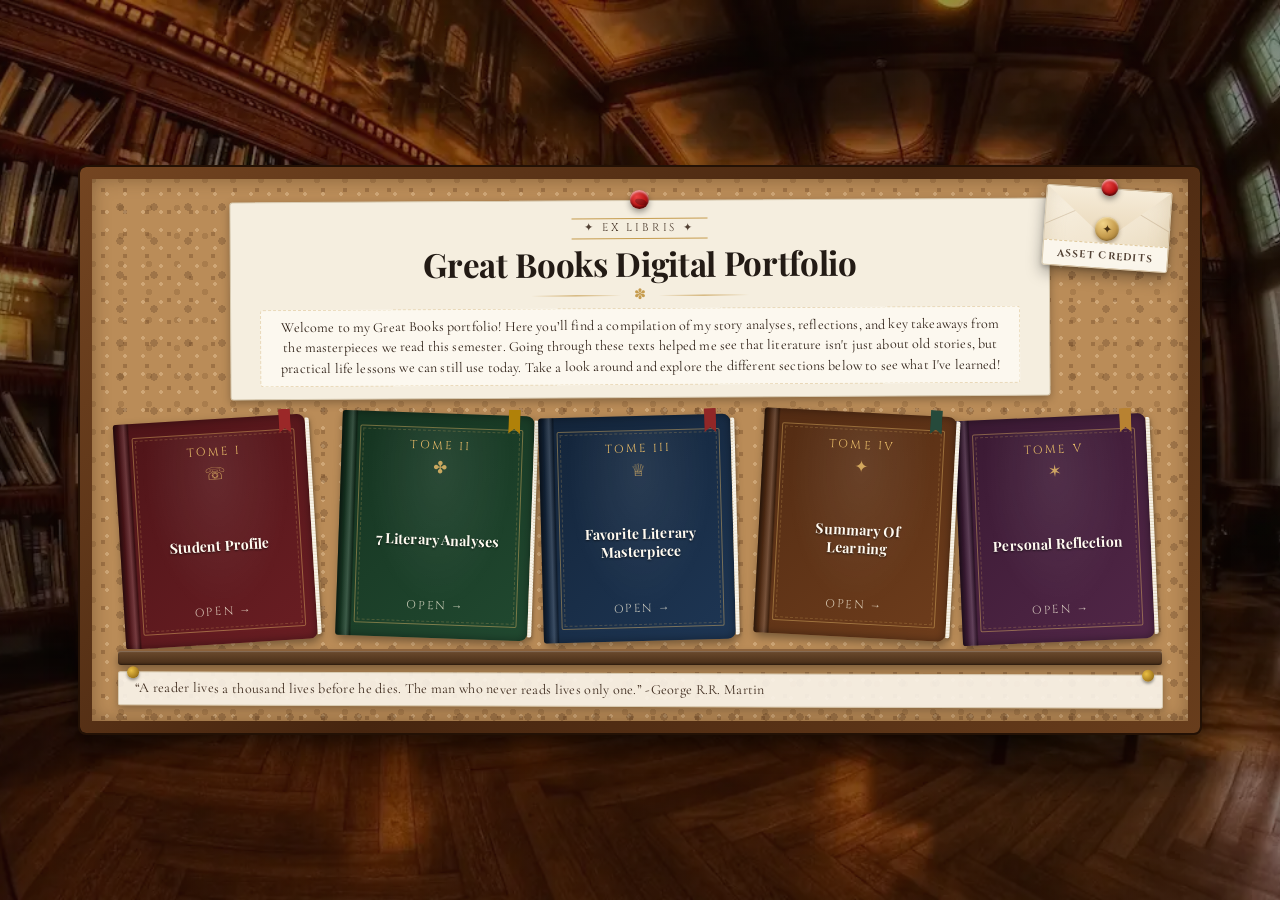
==== commit b1105bf1: "Optimized UI" ====
--- a/index.html
+++ b/index.html
@@ -6,15 +6,20 @@
   <meta name="viewport" content="width=device-width, initial-scale=1.0">
   <title>Great Books Portfolio of Botis</title>
 
+  <!-- Adaptive performance mode: decides before styles paint -->
+  <script src="perf.js"></script>
+
   <!-- Google Fonts for Classical & Typewriter Scrapbook Aesthetic -->
   <link rel="preconnect" href="https://fonts.googleapis.com">
   <link rel="preconnect" href="https://fonts.gstatic.com" crossorigin>
   <link
-    href="https://fonts.googleapis.com/css2?family=Cinzel:wght@500;600;700;800&family=Cormorant+Garamond:ital,wght@0,400;0,600;0,700;1,400;1,600&family=Courier+Prime:ital,wght@0,400;0,700;1,400&family=Lora:ital,wght@0,400;0,500;0,600;1,400&family=Playfair+Display:ital,wght@0,600;0,700;0,800;1,400&display=swap"
+    href="https://fonts.googleapis.com/css2?family=Cinzel:wght@400;600;700&family=Cormorant+Garamond:ital,wght@0,400;0,600;0,700;1,400&family=Playfair+Display:wght@700&display=swap"
     rel="stylesheet">
 
+  <link rel="preload" as="image" href="images/opt/Library.webp" fetchpriority="high">
   <link rel="stylesheet" href="index.css">
   <link rel="stylesheet" href="desktop-notice.css">
+  <link rel="stylesheet" href="perf-lite.css">
 </head>
 
 <body>
@@ -379,8 +384,8 @@
   </div>
 
   <!-- Sound Effects -->
-  <audio id="book-hover-sound" src="assets/book.mp3" preload="auto"></audio>
-  <audio id="book-slide-sound" src="assets/book slide.mp3" preload="auto"></audio>
+  <audio id="book-hover-sound" src="assets/book.mp3" preload="none"></audio>
+  <audio id="book-slide-sound" src="assets/book slide.mp3" preload="none"></audio>
 
   <script>
     document.addEventListener('DOMContentLoaded', () => {
@@ -399,13 +404,10 @@
         hoverSoundTimeout = setTimeout(() => {
           if (suppressHover) return;
           try {
-            const sound = hoverAudio.cloneNode();
-            sound.volume = 0.75;
-            sound.play().catch(() => { });
-          } catch (e) {
             hoverAudio.currentTime = 0;
+            hoverAudio.volume = 0.75;
             hoverAudio.play().catch(() => { });
-          }
+          } catch (e) { /* audio is a progressive enhancement */ }
         }, 80);
       }
 
@@ -416,19 +418,20 @@
 
         // Hover sound already suppressed by mousedown; play only the slide SFX
         try {
-          const sound = slideAudio.cloneNode();
-          sound.volume = 0.85;
-          sound.play().catch(() => { });
+          slideAudio.currentTime = 0;
+          slideAudio.volume = 0.85;
+          slideAudio.play().catch(() => { });
           // Guard flag: only navigate once, whichever fires first
           let navigated = false;
           const navigate = () => {
             if (navigated) return;
             navigated = true;
             clearTimeout(timer);
+            slideAudio.removeEventListener('ended', navigate);
             window.location.href = href;
           };
-          sound.addEventListener('ended', navigate);
           const timer = setTimeout(navigate, 420);
+          slideAudio.addEventListener('ended', navigate, { once: true });
         } catch (err) {
           window.location.href = href;
         }
@@ -461,14 +464,14 @@
         ? creditsOverlay.querySelector('.credits-letter-close')
         : null;
       const pageTurnAudio = new Audio('assets/page turn.mp3');
-      pageTurnAudio.preload = 'auto';
+      pageTurnAudio.preload = 'none';
       let lastFocusedElement = null;
 
       function playLetterSound() {
         try {
-          const sound = pageTurnAudio.cloneNode();
-          sound.volume = 0.55;
-          sound.play().catch(() => { });
+          pageTurnAudio.currentTime = 0;
+          pageTurnAudio.volume = 0.55;
+          pageTurnAudio.play().catch(() => { });
         } catch (err) {
           // Audio is a progressive enhancement only.
         }
--- a/index.css
+++ b/index.css
@@ -49,7 +49,7 @@
   background-color: #19120c;
   background-image:
     linear-gradient(rgba(14, 9, 6, 0.42), rgba(14, 9, 6, 0.52)),
-    url('images/Library.png');
+    url('images/opt/Library.webp');
   background-size: cover;
   background-position: center center;
   background-repeat: no-repeat;
@@ -277,6 +277,24 @@
 .book-slot:nth-child(4) { z-index: 2; }
 .book-slot:nth-child(5) { z-index: 1; }
 
+/* Composited hover glow: the shadow is rasterised once and only opacity moves. */
+.book-slot::after {
+  content: "";
+  position: absolute;
+  inset: 2px;
+  border-radius: 6px;
+  box-shadow: 0 0 24px 3px rgba(229, 185, 103, 0.38);
+  opacity: 0;
+  transition: opacity 0.3s ease;
+  pointer-events: none;
+  z-index: -1;
+}
+
+.book-slot:hover::after,
+.book-slot:focus-visible::after {
+  opacity: 1;
+}
+
 /* Individual Book Cards (Visual Animated Content) */
 .book-card {
   display: flex;
@@ -289,9 +307,7 @@
   padding: 0.9rem 0.7rem 0.8rem 1.1rem;
   color: var(--gold-light);
   cursor: pointer;
-  transition:
-    transform 0.32s cubic-bezier(0.2, 0.8, 0.25, 1),
-    box-shadow 0.32s ease;
+  transition: transform 0.32s cubic-bezier(0.2, 0.8, 0.25, 1);
   user-select: none;
   transform-origin: bottom center;
   pointer-events: none;
@@ -403,27 +419,7 @@
   box-shadow: 2px 5px 12px rgba(25, 10, 22, 0.3), inset 0 0 16px rgba(0, 0, 0, 0.45);
 }
 
-/* Hover glow shadows (scaled in place) */
-.book-slot:hover .book-burgundy, .book-slot:focus-visible .book-burgundy,
-.book-burgundy:hover, .book-burgundy:focus-visible {
-  box-shadow: 2px 8px 20px rgba(35, 8, 12, 0.45), 0 0 16px rgba(229, 185, 103, 0.35);
-}
-.book-slot:hover .book-forest, .book-slot:focus-visible .book-forest,
-.book-forest:hover, .book-forest:focus-visible {
-  box-shadow: 2px 8px 20px rgba(10, 30, 18, 0.45), 0 0 16px rgba(229, 185, 103, 0.35);
-}
-.book-slot:hover .book-navy, .book-slot:focus-visible .book-navy,
-.book-navy:hover, .book-navy:focus-visible {
-  box-shadow: 2px 8px 20px rgba(9, 22, 40, 0.45), 0 0 16px rgba(229, 185, 103, 0.35);
-}
-.book-slot:hover .book-leather, .book-slot:focus-visible .book-leather,
-.book-leather:hover, .book-leather:focus-visible {
-  box-shadow: 2px 8px 20px rgba(45, 20, 8, 0.45), 0 0 16px rgba(229, 185, 103, 0.35);
-}
-.book-slot:hover .book-plum, .book-slot:focus-visible .book-plum,
-.book-plum:hover, .book-plum:focus-visible {
-  box-shadow: 2px 8px 20px rgba(35, 12, 30, 0.45), 0 0 16px rgba(229, 185, 103, 0.35);
-}
+/* Hover glow is handled by .book-slot::after (opacity transition, compositor-friendly). */
 
 /* Gilded Frame Inset on Cover */
 .cover-inner-border {
@@ -463,20 +459,12 @@
   box-shadow: 1px 2px 3px rgba(0, 0, 0, 0.3);
   z-index: 6;
   clip-path: polygon(0 0, 100% 0, 100% 100%, 50% 80%, 0 100%);
-  transition: height 0.3s ease;
 }
 
 .book-forest .ribbon-bookmark { background: #b08109; }
 .book-navy .ribbon-bookmark { background: #912727; }
 .book-leather .ribbon-bookmark { background: #264a3b; }
 .book-plum .ribbon-bookmark { background: #b88231; }
-
-.book-slot:hover .ribbon-bookmark,
-.book-slot:focus-visible .ribbon-bookmark,
-.book-card:hover .ribbon-bookmark,
-.book-card:focus-visible .ribbon-bookmark {
-  height: 30px;
-}
 
 /* Volume Tag */
 .volume-tag {
@@ -848,12 +836,6 @@
     clip-path: polygon(0 0, 100% 0, 100% 100%, 50% 70%, 0 100%);
   }
 
-  .book-card:hover .ribbon-bookmark,
-  .book-card:focus-visible .ribbon-bookmark,
-  .book-card:active .ribbon-bookmark {
-    height: 17px;
-  }
-
   /* Volume Tag along the side */
   .volume-tag {
     font-size: 0.75rem;
@@ -1016,7 +998,6 @@
     0 2px 4px rgba(0, 0, 0, 0.2),
     inset 0 0 20px rgba(180, 150, 100, 0.28);
   overflow: hidden;
-  transition: box-shadow 0.3s ease;
 }
 
 /* Fold lines running from the bottom corners to the flap tip */
@@ -1371,7 +1352,7 @@
 
 .credits-source-url {
   display: block;
-  font-family: 'Courier Prime', 'Courier New', monospace;
+  font-family: 'Courier New', Courier, monospace;
   font-size: 0.66rem;
   line-height: 1.35;
   color: #7a5a34;
@@ -1465,3 +1446,11 @@
   }
 }
 
+/* Lightweight mode: smaller background asset and no fixed-attachment repaint. */
+.perf-lite body {
+  background-image:
+    linear-gradient(rgba(14, 9, 6, 0.42), rgba(14, 9, 6, 0.52)),
+    url('images/opt/Library-lite.webp');
+  background-attachment: scroll;
+}
+
--- a/perf-lite.css
+++ b/perf-lite.css
@@ -0,0 +1,169 @@
+/* ==========================================================================
+   PERFORMANCE LAYER
+   Shared by every page. Two jobs:
+   1. Respect prefers-reduced-motion everywhere.
+   2. Provide a lightweight rendering path (.perf-lite) for low-end desktops.
+
+   Loaded after the page stylesheet so these rules win without needing
+   to fight the cascade with high specificity everywhere.
+   ========================================================================== */
+
+/* --------------------------------------------------------------------------
+   1. Reduced motion: keep the layout, remove the movement.
+   -------------------------------------------------------------------------- */
+@media (prefers-reduced-motion: reduce) {
+  *,
+  *::before,
+  *::after {
+    animation-duration: 0.01ms !important;
+    animation-iteration-count: 1 !important;
+    animation-delay: 0ms !important;
+    transition-duration: 0.01ms !important;
+    transition-delay: 0ms !important;
+    scroll-behavior: auto !important;
+  }
+}
+
+/* --------------------------------------------------------------------------
+   2. Lightweight mode
+   -------------------------------------------------------------------------- */
+
+/* Full-screen backdrop blur is the single most expensive effect on weak GPUs. */
+.perf-lite *,
+.perf-lite *::before,
+.perf-lite *::after {
+  backdrop-filter: none !important;
+  -webkit-backdrop-filter: none !important;
+}
+
+.perf-lite .credits-letter-overlay {
+  background: rgba(14, 9, 6, 0.95) !important;
+}
+
+.perf-lite .photo-modal-backdrop {
+  background: rgba(14, 9, 6, 0.95) !important;
+}
+
+.perf-lite .desktop-only-overlay {
+  background: rgba(14, 9, 6, 0.98) !important;
+}
+
+/* Drop-shadow filters re-rasterise on every paint; use plain shadows instead. */
+.perf-lite .board-top-nav {
+  filter: drop-shadow(0 1px 3px rgba(35, 18, 8, 0.35)) !important;
+}
+
+.perf-lite .paper-toast,
+.perf-lite .paper-toast-tip,
+.perf-lite .envelope-flap,
+.perf-lite .pushpin::after {
+  filter: none !important;
+}
+
+/* One cheap shadow instead of three large blurred layers. */
+.perf-lite .bulletin-board {
+  box-shadow:
+    0 10px 26px rgba(0, 0, 0, 0.62),
+    inset 0 0 18px rgba(40, 20, 8, 0.35) !important;
+}
+
+.perf-lite .open-book-container {
+  box-shadow: 0 12px 28px rgba(0, 0, 0, 0.58) !important;
+}
+
+.perf-lite .book-spreads-wrapper {
+  box-shadow: none !important;
+}
+
+.perf-lite .pinned-paper-note,
+.perf-lite .pinned-footer-note {
+  box-shadow: 0 3px 9px rgba(0, 0, 0, 0.28) !important;
+}
+
+.perf-lite .book-card {
+  box-shadow:
+    2px 4px 10px rgba(0, 0, 0, 0.38),
+    inset 0 0 10px rgba(0, 0, 0, 0.38) !important;
+}
+
+.perf-lite .credits-letter {
+  box-shadow: 0 12px 30px rgba(0, 0, 0, 0.6) !important;
+}
+
+.perf-lite .photo-modal-frame {
+  box-shadow: 0 8px 20px rgba(0, 0, 0, 0.5) !important;
+}
+
+/* Motion is limited to composited properties (transform / opacity). */
+.perf-lite .book-card {
+  transition: transform 0.2s ease !important;
+}
+
+.perf-lite .book-slot:hover .book-card,
+.perf-lite .book-slot:focus-visible .book-card {
+  transform: rotate(0deg) scale(1.04) !important;
+}
+
+.perf-lite .envelope-body,
+.perf-lite .credits-letter-close,
+.perf-lite .photo-modal-tape-close {
+  transition: none !important;
+}
+
+.perf-lite .open-prompt,
+.perf-lite .open-prompt .arrow,
+.perf-lite .nav-icon {
+  transition-duration: 0.15s !important;
+}
+
+/* Lightweight page turn: keep the 3D flip but make it fast and transform-only.
+   Drop sheen/ambient shadow layers (extra paint/compositing) and let the leaf
+   animate with a shorter duration. */
+.perf-lite .page-turning-shadow {
+  display: none !important;
+}
+
+.perf-lite .leaf-side::after {
+  display: none !important;
+  animation: none !important;
+}
+
+.perf-lite .flipping-page-leaf.flip-forward,
+.perf-lite .flipping-page-leaf.flip-backward {
+  animation-duration: 0.42s !important;
+  animation-timing-function: cubic-bezier(0.4, 0, 0.2, 1) !important;
+}
+
+.perf-lite .leaf-front,
+.perf-lite .leaf-back {
+  box-shadow: none !important;
+}
+
+/* In lite mode inactive spreads don't need to stay "underneath" rendered in
+   the same way; keep visibility/content rules from the base lite block. */
+
+/* CSS-only crossfade used by the lite / small-screen page-turn branch. */
+.perf-lite .book-spread.active-spread,
+.perf-lite .book-spread.leaving-spread {
+  transition: opacity 0.16s ease !important;
+}
+
+/* Do not keep hidden spreads in the render tree. */
+.perf-lite .book-spread:not(.active-spread):not(.spread-underneath):not(.leaving-spread) {
+  content-visibility: hidden;
+  visibility: hidden;
+}
+
+/* Shared fallback used by the small-screen branch on every page. */
+.book-spread.leaving-spread {
+  opacity: 0 !important;
+  visibility: visible !important;
+  content-visibility: visible !important;
+  pointer-events: none;
+  z-index: 12;
+}
+
+.book-spread.active-spread,
+.book-spread.leaving-spread {
+  transition: opacity 0.16s ease;
+}
